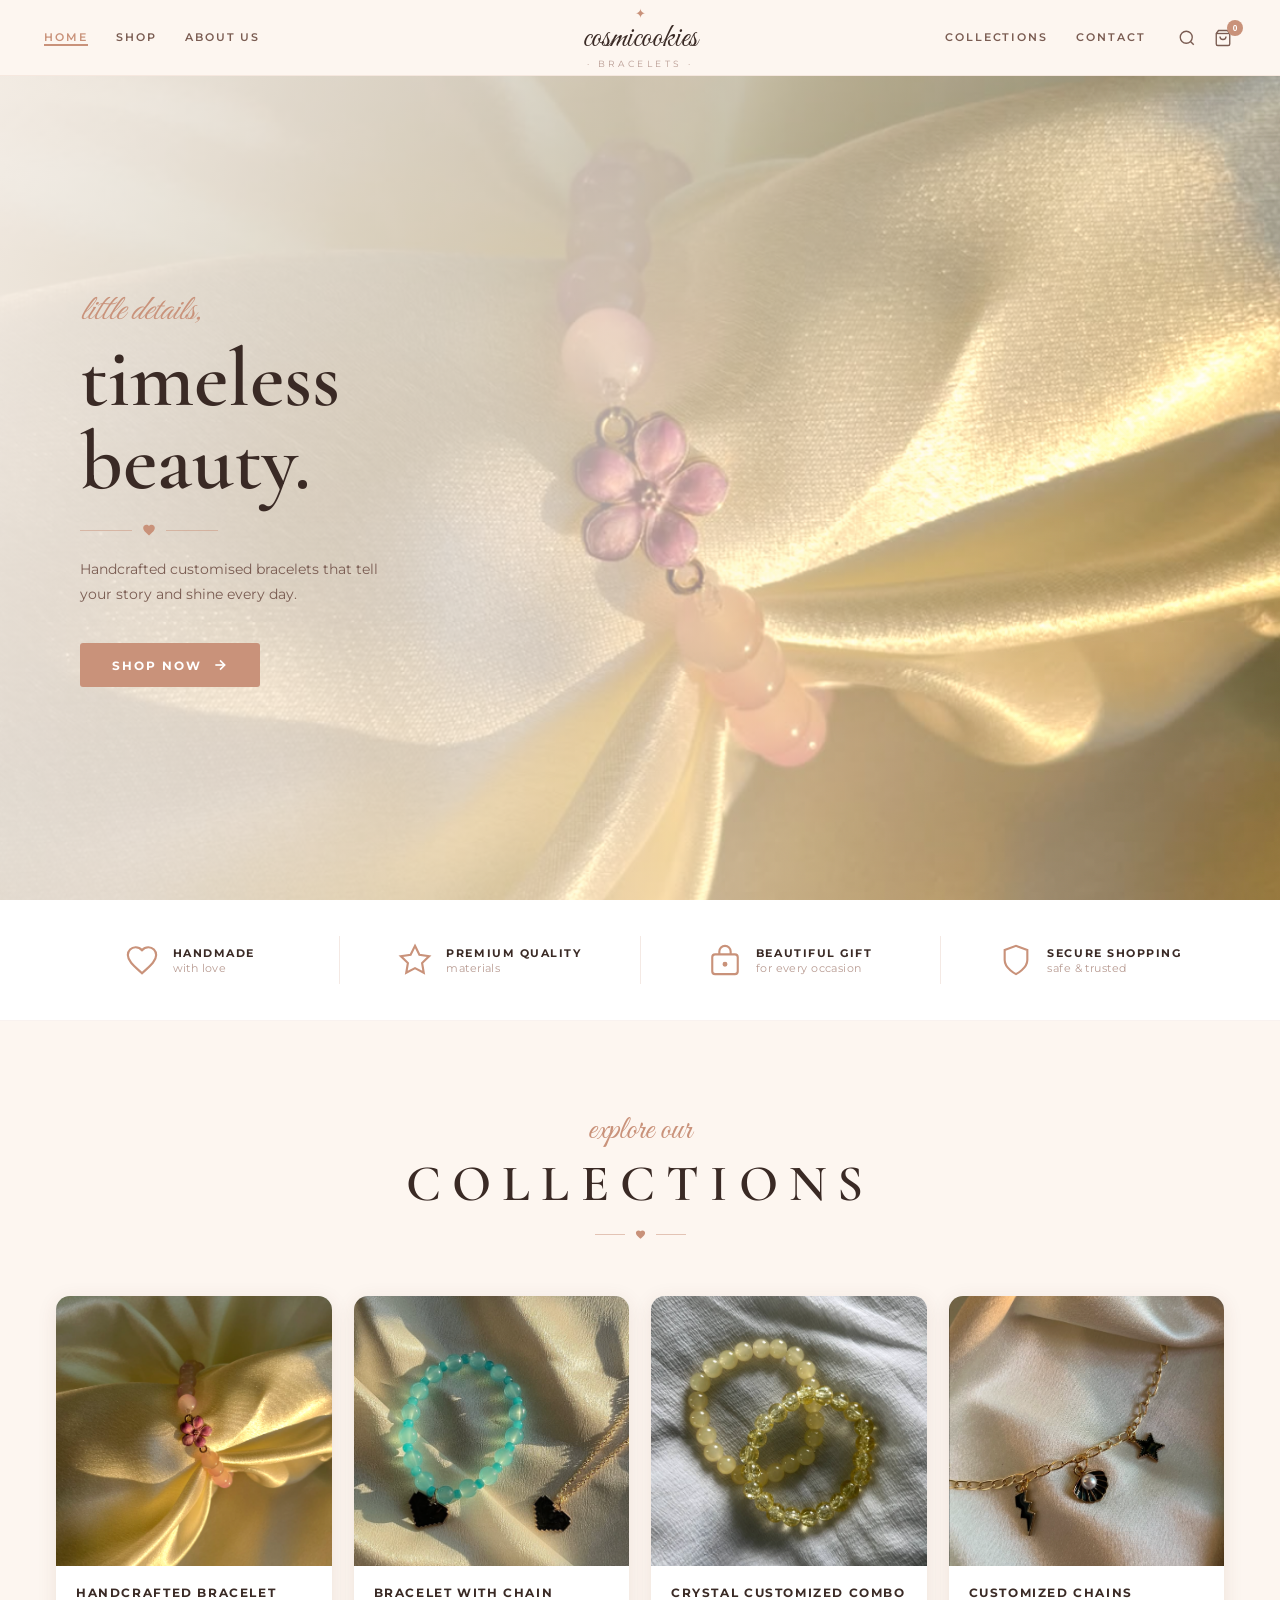
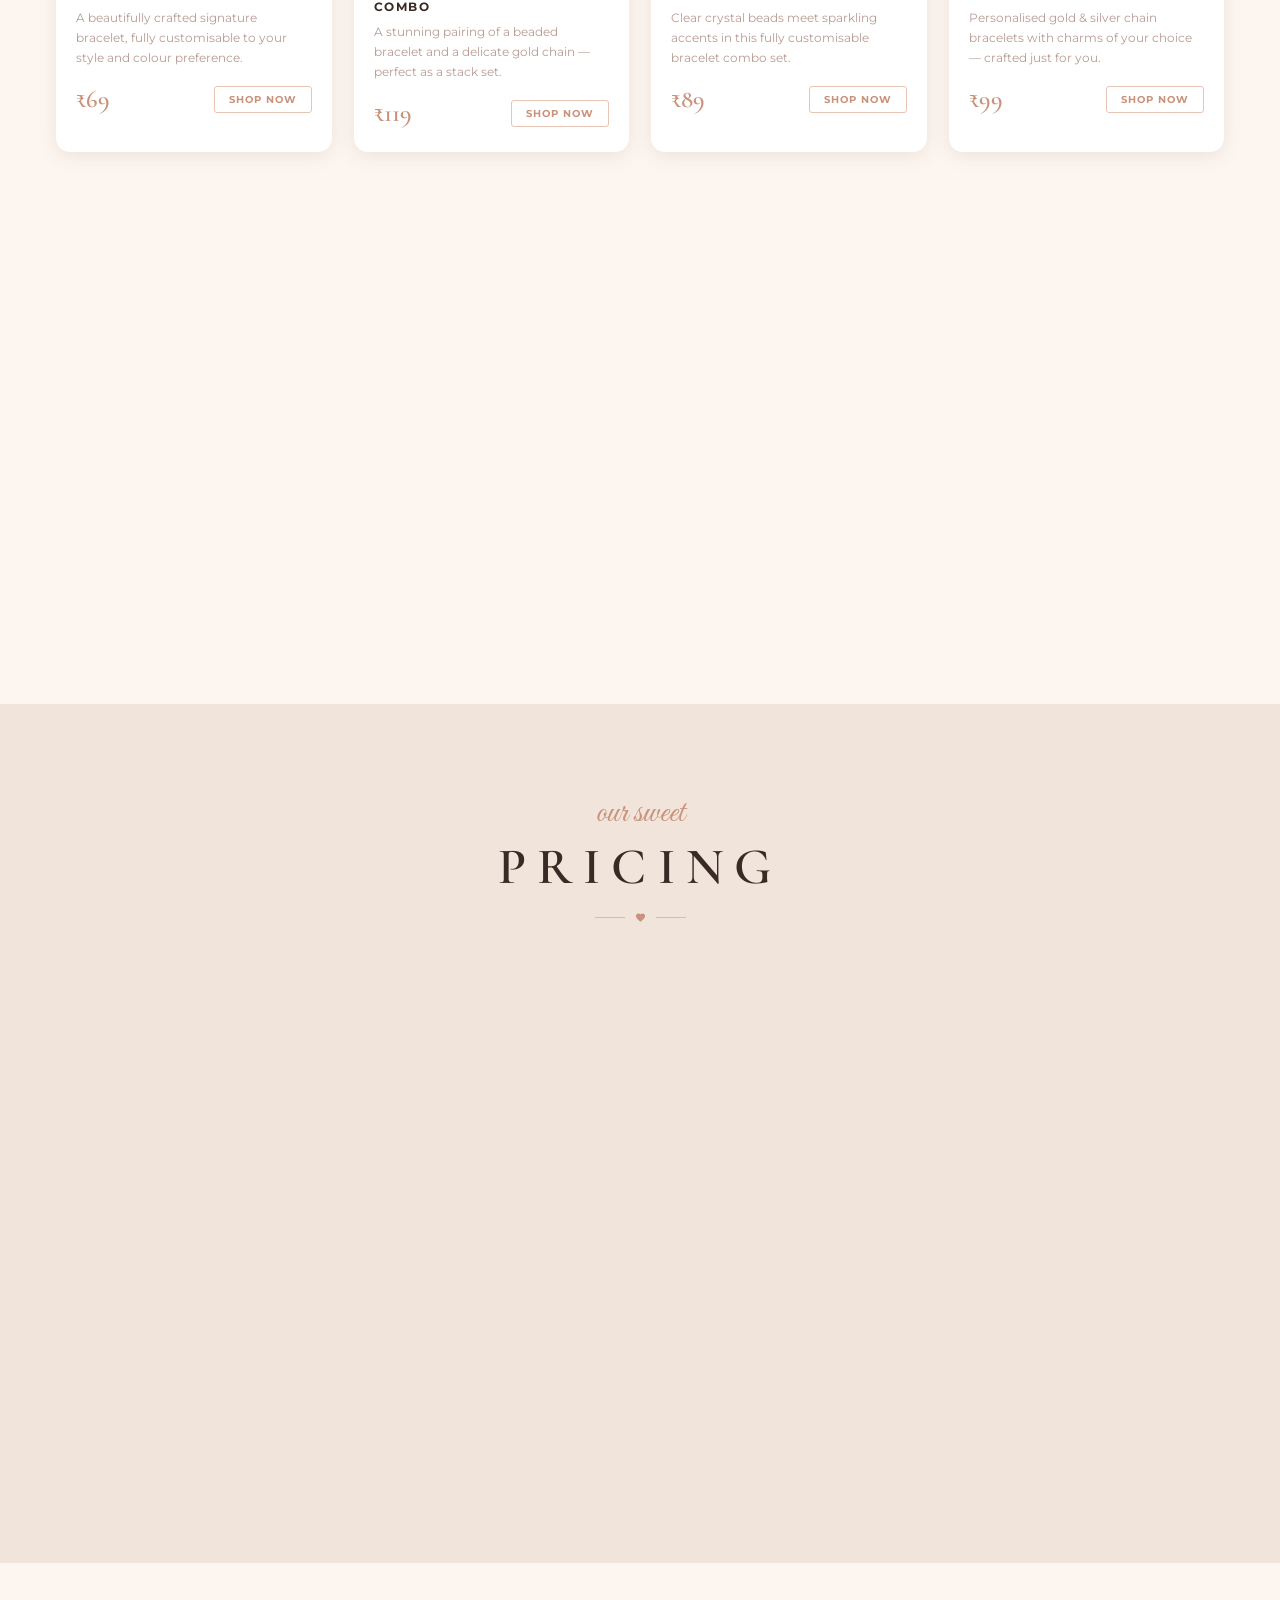
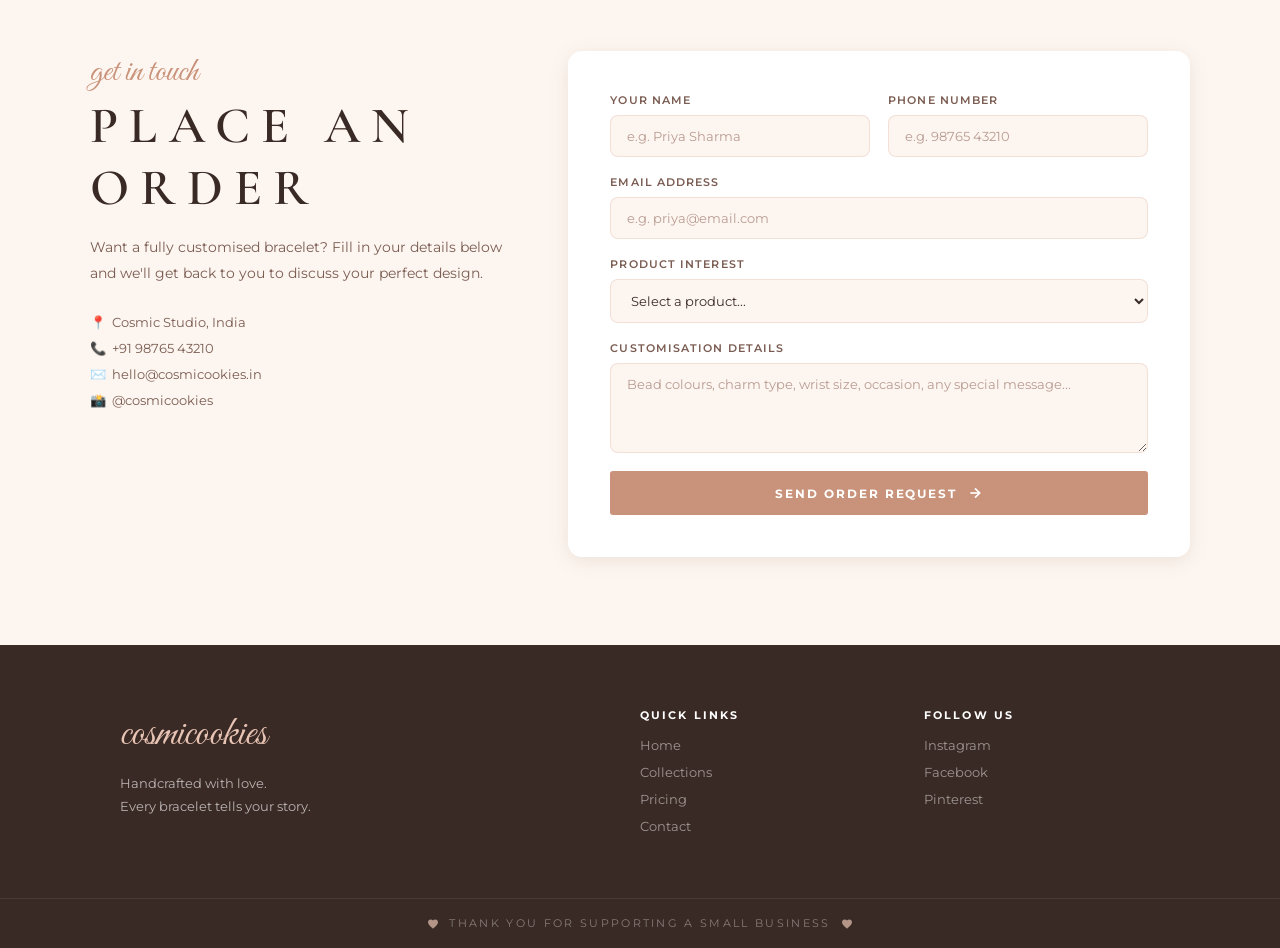
==== index.html @ 16743ac0 "Initial commit - CosmicOokies bracelet website" ====
<!DOCTYPE html>
<html lang="en">

<head>
  <meta charset="UTF-8" />
  <meta name="viewport" content="width=device-width, initial-scale=1.0" />
  <title>CosmicOokies – Handcrafted Custom Bracelets</title>
  <meta name="description"
    content="CosmicOokies – Handcrafted customised bracelets made with love. Beaded, chain, evil eye, crystal and combo sets — order yours today." />
  <link rel="preconnect" href="https://fonts.googleapis.com" />
  <link rel="preconnect" href="https://fonts.gstatic.com" crossorigin />
  <link
    href="https://fonts.googleapis.com/css2?family=Great+Vibes&family=Cormorant+Garamond:ital,wght@0,400;0,500;0,600;1,400&family=Montserrat:wght@300;400;500;600;700&display=swap"
    rel="stylesheet" />
  <link rel="stylesheet" href="style.css" />
</head>

<body>

  <!-- ===== NAVBAR ===== -->
  <header class="navbar" id="navbar">
    <div class="nav-left">
      <button class="hamburger" id="hamburger" aria-label="Open menu">
        <span></span><span></span><span></span>
      </button>
      <nav class="nav-links left-links">
        <a href="#home" class="nav-link active">HOME</a>
        <a href="#collections" class="nav-link">SHOP</a>
        <a href="#about" class="nav-link">ABOUT US</a>
      </nav>
    </div>

    <div class="nav-brand">
      <div class="brand-star">✦</div>
      <div class="brand-name">cosmicookies</div>
      <div class="brand-sub">· BRACELETS ·</div>
    </div>

    <div class="nav-right">
      <nav class="nav-links right-links">
        <a href="#collections" class="nav-link">COLLECTIONS</a>
        <a href="#contact" class="nav-link">CONTACT</a>
      </nav>
      <div class="nav-icons">
        <button class="icon-btn" aria-label="Search" id="search-btn">
          <svg width="18" height="18" viewBox="0 0 24 24" fill="none" stroke="currentColor" stroke-width="1.8">
            <circle cx="11" cy="11" r="8" />
            <line x1="21" y1="21" x2="16.65" y2="16.65" />
          </svg>
        </button>
        <button class="icon-btn cart-btn" aria-label="Cart" id="cart-btn">
          <svg width="18" height="18" viewBox="0 0 24 24" fill="none" stroke="currentColor" stroke-width="1.8">
            <path d="M6 2L3 6v14a2 2 0 002 2h14a2 2 0 002-2V6l-3-4z" />
            <line x1="3" y1="6" x2="21" y2="6" />
            <path d="M16 10a4 4 0 01-8 0" />
          </svg>
          <span class="cart-badge" id="cart-count">0</span>
        </button>
      </div>
    </div>
  </header>

  <!-- Mobile Menu -->
  <div class="mobile-menu" id="mobile-menu">
    <button class="close-menu" id="close-menu">✕</button>
    <div class="mobile-brand-name">cosmicookies</div>
    <nav class="mobile-nav-links">
      <a href="#home" class="mobile-nav-link">HOME</a>
      <a href="#collections" class="mobile-nav-link">SHOP</a>
      <a href="#collections" class="mobile-nav-link">COLLECTIONS</a>
      <a href="#about" class="mobile-nav-link">ABOUT US</a>
      <a href="#contact" class="mobile-nav-link">CONTACT</a>
    </nav>
  </div>

  <!-- ===== HERO ===== -->
  <section class="hero" id="home">
    <div class="hero-image-wrap">
      <img src="images/Bracelet .png" alt="CosmicOokies handcrafted bracelets" class="hero-img" />
      <div class="hero-overlay"></div>
    </div>
    <div class="hero-content">
      <p class="hero-script">little details,</p>
      <h1 class="hero-headline">timeless<br />beauty.</h1>
      <div class="hero-divider">
        <span class="divider-line"></span>
        <svg class="heart-svg" viewBox="0 0 24 24" fill="currentColor">
          <path
            d="M12 21.35l-1.45-1.32C5.4 15.36 2 12.28 2 8.5 2 5.42 4.42 3 7.5 3c1.74 0 3.41.81 4.5 2.09C13.09 3.81 14.76 3 16.5 3 19.58 3 22 5.42 22 8.5c0 3.78-3.4 6.86-8.55 11.54L12 21.35z" />
        </svg>
        <span class="divider-line"></span>
      </div>
      <p class="hero-sub">Handcrafted customised bracelets that tell<br />your story and shine every day.</p>
      <a href="#collections" class="btn-primary" id="hero-shop-btn">
        SHOP NOW
        <svg width="16" height="16" viewBox="0 0 24 24" fill="none" stroke="currentColor" stroke-width="2.5">
          <line x1="5" y1="12" x2="19" y2="12" />
          <polyline points="12 5 19 12 12 19" />
        </svg>
      </a>
    </div>
  </section>

  <!-- ===== TRUST BADGES ===== -->
  <section class="badges">
    <div class="badge-item">
      <svg class="badge-icon" viewBox="0 0 24 24" fill="none" stroke="currentColor" stroke-width="1.5">
        <path
          d="M12 21.35l-1.45-1.32C5.4 15.36 2 12.28 2 8.5 2 5.42 4.42 3 7.5 3c1.74 0 3.41.81 4.5 2.09C13.09 3.81 14.76 3 16.5 3 19.58 3 22 5.42 22 8.5c0 3.78-3.4 6.86-8.55 11.54L12 21.35z" />
      </svg>
      <div><strong>HANDMADE</strong><span>with love</span></div>
    </div>
    <div class="badge-sep"></div>
    <div class="badge-item">
      <svg class="badge-icon" viewBox="0 0 24 24" fill="none" stroke="currentColor" stroke-width="1.5">
        <path d="M12 2l3.09 6.26L22 9.27l-5 4.87 1.18 6.88L12 17.77l-6.18 3.25L7 14.14 2 9.27l6.91-1.01L12 2z" />
      </svg>
      <div><strong>PREMIUM QUALITY</strong><span>materials</span></div>
    </div>
    <div class="badge-sep"></div>
    <div class="badge-item">
      <svg class="badge-icon" viewBox="0 0 24 24" fill="none" stroke="currentColor" stroke-width="1.5">
        <rect x="3" y="8" width="18" height="14" rx="2" />
        <path d="M16 8V6a4 4 0 00-8 0v2" />
        <circle cx="12" cy="15" r="1" fill="currentColor" />
      </svg>
      <div><strong>BEAUTIFUL GIFT</strong><span>for every occasion</span></div>
    </div>
    <div class="badge-sep"></div>
    <div class="badge-item">
      <svg class="badge-icon" viewBox="0 0 24 24" fill="none" stroke="currentColor" stroke-width="1.5">
        <path d="M12 22s8-4 8-10V5l-8-3-8 3v7c0 6 8 10 8 10z" />
      </svg>
      <div><strong>SECURE SHOPPING</strong><span>safe &amp; trusted</span></div>
    </div>
  </section>

  <!-- ===== COLLECTIONS SECTION ===== -->
  <section class="collections-section" id="collections">
    <div class="section-header">
      <p class="section-script">explore our</p>
      <h2 class="section-title">COLLECTIONS</h2>
      <div class="title-divider">
        <span class="divider-line short"></span>
        <svg class="heart-svg small" viewBox="0 0 24 24" fill="currentColor">
          <path
            d="M12 21.35l-1.45-1.32C5.4 15.36 2 12.28 2 8.5 2 5.42 4.42 3 7.5 3c1.74 0 3.41.81 4.5 2.09C13.09 3.81 14.76 3 16.5 3 19.58 3 22 5.42 22 8.5c0 3.78-3.4 6.86-8.55 11.54L12 21.35z" />
        </svg>
        <span class="divider-line short"></span>
      </div>
    </div>

    <div class="product-grid">

      <!-- Product 1 -->
      <div class="product-card" id="card-bracelet">
        <div class="product-img-wrap">
          <img src="images/Bracelet .png" alt="Handcrafted Bracelet" class="product-img" loading="lazy" />
          <div class="product-hover-overlay">
            <button class="overlay-btn" onclick="addToCart('Handcrafted Bracelet', 599)">ADD TO CART</button>
          </div>
        </div>
        <div class="product-info">
          <h3 class="product-name">HANDCRAFTED BRACELET</h3>
          <p class="product-desc">A beautifully crafted signature bracelet, fully customisable to your style and colour
            preference.</p>
          <div class="product-footer">
            <span class="product-price">₹69</span>
            <button class="shop-btn" onclick="addToCart('Handcrafted Bracelet', 599)" id="btn-bracelet">SHOP
              NOW</button>
          </div>
        </div>
      </div>

      <!-- Product 2 -->
      <div class="product-card" id="card-combo">
        <div class="product-img-wrap">
          <img src="images/Bracelet with Chain Combo.png" alt="Bracelet with Chain Combo" class="product-img"
            loading="lazy" />
          <div class="product-hover-overlay">
            <button class="overlay-btn" onclick="addToCart('Bracelet with Chain Combo', 899)">ADD TO CART</button>
          </div>
        </div>
        <div class="product-info">
          <h3 class="product-name">BRACELET WITH CHAIN COMBO</h3>
          <p class="product-desc">A stunning pairing of a beaded bracelet and a delicate gold chain — perfect as a stack
            set.</p>
          <div class="product-footer">
            <span class="product-price">₹119</span>
            <button class="shop-btn" onclick="addToCart('Bracelet with Chain Combo', 899)" id="btn-combo">SHOP
              NOW</button>
          </div>
        </div>
      </div>

      <!-- Product 3 -->
      <div class="product-card" id="card-crystal-combo">
        <div class="product-img-wrap">
          <img src="images/Clear with Crystal Customized bracelet combo.png"
            alt="Clear with Crystal Customized Bracelet Combo" class="product-img" loading="lazy" />
          <div class="product-hover-overlay">
            <button class="overlay-btn" onclick="addToCart('Crystal Customized Combo', 1099)">ADD TO CART</button>
          </div>
        </div>
        <div class="product-info">
          <h3 class="product-name">CRYSTAL CUSTOMIZED COMBO</h3>
          <p class="product-desc">Clear crystal beads meet sparkling accents in this fully customisable bracelet combo
            set.</p>
          <div class="product-footer">
            <span class="product-price">₹89</span>
            <button class="shop-btn" onclick="addToCart('Crystal Customized Combo', 1099)" id="btn-crystal-combo">SHOP
              NOW</button>
          </div>
        </div>
      </div>

      <!-- Product 4 -->
      <div class="product-card" id="card-chains">
        <div class="product-img-wrap">
          <img src="images/Customized Chains.png" alt="Customized Chains" class="product-img" loading="lazy" />
          <div class="product-hover-overlay">
            <button class="overlay-btn" onclick="addToCart('Customized Chains', 799)">ADD TO CART</button>
          </div>
        </div>
        <div class="product-info">
          <h3 class="product-name">CUSTOMIZED CHAINS</h3>
          <p class="product-desc">Personalised gold & silver chain bracelets with charms of your choice — crafted just
            for you.</p>
          <div class="product-footer">
            <span class="product-price">₹99</span>
            <button class="shop-btn" onclick="addToCart('Customized Chains', 799)" id="btn-chains">SHOP NOW</button>
          </div>
        </div>
      </div>

      <!-- Product 5 -->
      <div class="product-card" id="card-evileye">
        <div class="product-img-wrap">
          <img src="images/Evil Eye Bracelet.png" alt="Evil Eye Bracelet" class="product-img" loading="lazy" />
          <div class="product-hover-overlay">
            <button class="overlay-btn" onclick="addToCart('Evil Eye Bracelet', 699)">ADD TO CART</button>
          </div>
        </div>
        <div class="product-info">
          <h3 class="product-name">EVIL EYE BRACELET</h3>
          <p class="product-desc">Protect your energy in style — our iconic evil eye bracelet made with vibrant
            hand-picked beads.</p>
          <div class="product-footer">
            <span class="product-price">₹89</span>
            <button class="shop-btn" onclick="addToCart('Evil Eye Bracelet', 699)" id="btn-evileye">SHOP NOW</button>
          </div>
        </div>
      </div>

      <!-- Product 6 -->
      <div class="product-card" id="card-triple">
        <div class="product-img-wrap">
          <img src="images/Triple Crystal Bracelets.png" alt="Triple Crystal Bracelets" class="product-img"
            loading="lazy" />
          <div class="product-hover-overlay">
            <button class="overlay-btn" onclick="addToCart('Triple Crystal Bracelets', 1299)">ADD TO CART</button>
          </div>
        </div>
        <div class="product-info">
          <h3 class="product-name">TRIPLE CRYSTAL BRACELETS</h3>
          <p class="product-desc">A luxurious set of three crystal bracelets — rose quartz, clear quartz &amp; amethyst
            — pure elegance.</p>
          <div class="product-footer">
            <span class="product-price">₹149</span>
            <button class="shop-btn" onclick="addToCart('Triple Crystal Bracelets', 1299)" id="btn-triple">SHOP
              NOW</button>
          </div>
        </div>
      </div>

    </div><!-- /product-grid -->
  </section>

  <!-- ===== PRICING SECTION ===== -->
  <section class="pricing-section" id="pricing">
    <div class="section-header">
      <p class="section-script">our sweet</p>
      <h2 class="section-title">PRICING</h2>
      <div class="title-divider">
        <span class="divider-line short"></span>
        <svg class="heart-svg small" viewBox="0 0 24 24" fill="currentColor">
          <path
            d="M12 21.35l-1.45-1.32C5.4 15.36 2 12.28 2 8.5 2 5.42 4.42 3 7.5 3c1.74 0 3.41.81 4.5 2.09C13.09 3.81 14.76 3 16.5 3 19.58 3 22 5.42 22 8.5c0 3.78-3.4 6.86-8.55 11.54L12 21.35z" />
        </svg>
        <span class="divider-line short"></span>
      </div>
    </div>

    <div class="pricing-grid">

      <div class="pricing-card" id="price-single">
        <div class="pricing-top">
          <p class="pricing-label">SINGLE</p>
          <h3 class="pricing-name">Single Piece</h3>
          <div class="pricing-amount">
            <span class="pricing-currency">₹</span>
            <span class="pricing-value">599</span>
          </div>
          <p class="pricing-per">starting price</p>
        </div>
        <ul class="pricing-features">
          <li>✦ 1 customised bracelet</li>
          <li>✦ Choose bead colour &amp; charm</li>
          <li>✦ Adjustable sizing</li>
          <li>✦ Gift-ready packaging</li>
        </ul>
        <a href="#contact" class="btn-outline">ORDER NOW</a>
      </div>

      <div class="pricing-card featured" id="price-combo">
        <div class="pricing-badge">MOST POPULAR</div>
        <div class="pricing-top">
          <p class="pricing-label">COMBO</p>
          <h3 class="pricing-name">Duo Set</h3>
          <div class="pricing-amount">
            <span class="pricing-currency">₹</span>
            <span class="pricing-value">999</span>
          </div>
          <p class="pricing-per">set of 2</p>
        </div>
        <ul class="pricing-features">
          <li>✦ 2 customised bracelets</li>
          <li>✦ Mix &amp; match styles</li>
          <li>✦ Personalised charms</li>
          <li>✦ Premium gift box</li>
          <li>✦ Custom message card</li>
        </ul>
        <a href="#contact" class="btn-primary">ORDER NOW</a>
      </div>

      <div class="pricing-card" id="price-triple">
        <div class="pricing-top">
          <p class="pricing-label">STACK</p>
          <h3 class="pricing-name">Triple Stack</h3>
          <div class="pricing-amount">
            <span class="pricing-currency">₹</span>
            <span class="pricing-value">1,299</span>
          </div>
          <p class="pricing-per">set of 3</p>
        </div>
        <ul class="pricing-features">
          <li>✦ 3 customised bracelets</li>
          <li>✦ Full style customisation</li>
          <li>✦ Engraved charm option</li>
          <li>✦ Luxury gift box</li>
          <li>✦ Free personalisation</li>
        </ul>
        <a href="#contact" class="btn-outline">ORDER NOW</a>
      </div>

    </div>
  </section>

  <!-- ===== CONTACT / ORDER SECTION ===== -->
  <section class="contact-section" id="contact">
    <div class="contact-inner">
      <div class="contact-text">
        <p class="section-script">get in touch</p>
        <h2 class="section-title">PLACE AN ORDER</h2>
        <p class="contact-desc">Want a fully customised bracelet? Fill in your details below and we'll get back to you
          to discuss your perfect design.</p>
        <div class="contact-info">
          <p>📍 &nbsp;Cosmic Studio, India</p>
          <p>📞 &nbsp;+91 98765 43210</p>
          <p>✉️ &nbsp;hello@cosmicookies.in</p>
          <p>📸 &nbsp;@cosmicookies</p>
        </div>
      </div>

      <form class="contact-form" id="contact-form" onsubmit="handleSubmit(event)">
        <div class="form-row">
          <div class="form-group">
            <label for="name">Your Name</label>
            <input type="text" id="name" name="name" placeholder="e.g. Priya Sharma" required />
          </div>
          <div class="form-group">
            <label for="phone">Phone Number</label>
            <input type="tel" id="phone" name="phone" placeholder="e.g. 98765 43210" required />
          </div>
        </div>
        <div class="form-group">
          <label for="email">Email Address</label>
          <input type="email" id="email" name="email" placeholder="e.g. priya@email.com" required />
        </div>
        <div class="form-group">
          <label for="product">Product Interest</label>
          <select id="product" name="product">
            <option value="">Select a product...</option>
            <option>Handcrafted Bracelet</option>
            <option>Bracelet with Chain Combo</option>
            <option>Crystal Customized Combo</option>
            <option>Customized Chains</option>
            <option>Evil Eye Bracelet</option>
            <option>Triple Crystal Bracelets</option>
            <option>Custom Order</option>
          </select>
        </div>
        <div class="form-group">
          <label for="customisation">Customisation Details</label>
          <textarea id="customisation" name="customisation" rows="4"
            placeholder="Bead colours, charm type, wrist size, occasion, any special message..."></textarea>
        </div>
        <button type="submit" class="btn-primary full-width" id="submit-btn">
          SEND ORDER REQUEST
          <svg width="16" height="16" viewBox="0 0 24 24" fill="none" stroke="currentColor" stroke-width="2.5">
            <line x1="5" y1="12" x2="19" y2="12" />
            <polyline points="12 5 19 12 12 19" />
          </svg>
        </button>
        <p class="form-success" id="form-success">✨ Thank you! We'll reach out to you soon.</p>
      </form>
    </div>
  </section>

  <!-- ===== FOOTER ===== -->
  <footer class="footer">
    <div class="footer-inner">
      <div class="footer-brand">
        <span class="footer-logo">cosmicookies</span>
        <p>Handcrafted with love.<br />Every bracelet tells your story.</p>
      </div>
      <div class="footer-links-group">
        <h4>Quick Links</h4>
        <a href="#home">Home</a>
        <a href="#collections">Collections</a>
        <a href="#pricing">Pricing</a>
        <a href="#contact">Contact</a>
      </div>
      <div class="footer-links-group">
        <h4>Follow Us</h4>
        <a href="#">Instagram</a>
        <a href="#">Facebook</a>
        <a href="#">Pinterest</a>
      </div>
    </div>
    <div class="footer-bottom">
      <svg width="12" height="12" viewBox="0 0 24 24" fill="currentColor">
        <path
          d="M12 21.35l-1.45-1.32C5.4 15.36 2 12.28 2 8.5 2 5.42 4.42 3 7.5 3c1.74 0 3.41.81 4.5 2.09C13.09 3.81 14.76 3 16.5 3 19.58 3 22 5.42 22 8.5c0 3.78-3.4 6.86-8.55 11.54L12 21.35z" />
      </svg>
      THANK YOU FOR SUPPORTING A SMALL BUSINESS
      <svg width="12" height="12" viewBox="0 0 24 24" fill="currentColor">
        <path
          d="M12 21.35l-1.45-1.32C5.4 15.36 2 12.28 2 8.5 2 5.42 4.42 3 7.5 3c1.74 0 3.41.81 4.5 2.09C13.09 3.81 14.76 3 16.5 3 19.58 3 22 5.42 22 8.5c0 3.78-3.4 6.86-8.55 11.54L12 21.35z" />
      </svg>
    </div>
  </footer>

  <!-- Cart Toast -->
  <div class="cart-toast" id="cart-toast"></div>

  <script src="script.js"></script>
</body>

</html>
---- style.css ----
/* ===================================
   COSMICUPCAKES BRACELETS – Stylesheet
   Color palette matching reference image
   =================================== */

/* ---------- RESET & TOKENS ---------- */
*, *::before, *::after { box-sizing: border-box; margin: 0; padding: 0; }

:root {
  --cream:       #fdf6f0;
  --blush:       #f0e4db;
  --rose:        #c9927a;
  --rose-dark:   #a5684f;
  --rose-light:  #e8c4b4;
  --gold:        #c9a96e;
  --text-dark:   #3a2a25;
  --text-mid:    #7a5c52;
  --text-light:  #b89b92;
  --white:       #ffffff;
  --shadow-sm:   0 4px 20px rgba(100, 50, 40, 0.10);
  --shadow-md:   0 8px 40px rgba(100, 50, 40, 0.14);
  --shadow-lg:   0 16px 56px rgba(100, 50, 40, 0.18);
  --radius:      14px;
  --transition:  all 0.35s cubic-bezier(0.25, 0.46, 0.45, 0.94);
}

html { scroll-behavior: smooth; }
body {
  font-family: 'Montserrat', sans-serif;
  background: var(--cream);
  color: var(--text-dark);
  overflow-x: hidden;
}
img { display: block; width: 100%; }
a  { text-decoration: none; color: inherit; }

/* ---------- TYPOGRAPHY ---------- */
.section-script {
  font-family: 'Great Vibes', cursive;
  font-size: 2.1rem;
  color: var(--rose);
  display: block;
  margin-bottom: 2px;
}
.section-title {
  font-family: 'Cormorant Garamond', serif;
  font-size: clamp(2rem, 5vw, 3.2rem);
  font-weight: 600;
  letter-spacing: 0.22em;
  color: var(--text-dark);
}
.title-divider {
  display: flex;
  align-items: center;
  justify-content: center;
  gap: 10px;
  margin-top: 14px;
  color: var(--rose);
}
.divider-line       { display: block; width: 52px; height: 1px; background: var(--rose); opacity: 0.5; }
.divider-line.short { width: 30px; }
.heart-svg       { width: 14px; height: 14px; flex-shrink: 0; }
.heart-svg.small { width: 11px; height: 11px; }

/* ---------- BUTTONS ---------- */
.btn-primary {
  display: inline-flex;
  align-items: center;
  gap: 10px;
  background: var(--rose);
  color: var(--white);
  padding: 14px 32px;
  font-family: 'Montserrat', sans-serif;
  font-size: 0.76rem;
  font-weight: 700;
  letter-spacing: 0.16em;
  border: none;
  border-radius: 3px;
  cursor: pointer;
  transition: var(--transition);
}
.btn-primary:hover {
  background: var(--rose-dark);
  transform: translateY(-2px);
  box-shadow: 0 8px 24px rgba(165, 104, 79, 0.38);
}
.btn-outline {
  display: inline-flex;
  align-items: center;
  justify-content: center;
  gap: 10px;
  background: transparent;
  color: var(--rose);
  padding: 13px 32px;
  font-family: 'Montserrat', sans-serif;
  font-size: 0.76rem;
  font-weight: 700;
  letter-spacing: 0.16em;
  border: 1.5px solid var(--rose-light);
  border-radius: 3px;
  cursor: pointer;
  transition: var(--transition);
  text-align: center;
  width: 100%;
}
.btn-outline:hover {
  background: var(--rose);
  color: var(--white);
  border-color: var(--rose);
  transform: translateY(-2px);
}
.full-width { width: 100%; justify-content: center; }

/* ============================================================
   NAVBAR
============================================================ */
.navbar {
  position: fixed;
  top: 0; left: 0; right: 0;
  z-index: 1000;
  display: flex;
  align-items: center;
  justify-content: space-between;
  padding: 0 44px;
  height: 76px;
  background: rgba(253, 246, 240, 0.96);
  backdrop-filter: blur(14px);
  -webkit-backdrop-filter: blur(14px);
  border-bottom: 1px solid rgba(201, 146, 122, 0.14);
  transition: var(--transition);
}
.navbar.scrolled {
  height: 64px;
  box-shadow: 0 4px 30px rgba(100, 50, 40, 0.10);
}

.nav-left, .nav-right {
  display: flex;
  align-items: center;
  gap: 28px;
  flex: 1;
}
.nav-right { justify-content: flex-end; }

.nav-links { display: flex; gap: 28px; align-items: center; }

.nav-link {
  font-size: 0.68rem;
  font-weight: 600;
  letter-spacing: 0.18em;
  color: var(--text-mid);
  transition: color 0.25s ease;
  position: relative;
  padding-bottom: 2px;
}
.nav-link::after {
  content: '';
  position: absolute;
  bottom: 0; left: 0;
  width: 0; height: 1.5px;
  background: var(--rose);
  transition: width 0.3s ease;
}
.nav-link:hover, .nav-link.active { color: var(--rose); }
.nav-link:hover::after, .nav-link.active::after { width: 100%; }

/* Brand */
.nav-brand { text-align: center; flex: 0 0 auto; }
.brand-star { color: var(--rose); font-size: 0.8rem; margin-bottom: 2px; }
.brand-name {
  font-family: 'Great Vibes', cursive;
  font-size: 2rem;
  color: var(--text-dark);
  line-height: 1;
  white-space: nowrap;
}
.brand-sub {
  font-size: 0.56rem;
  letter-spacing: 0.38em;
  color: var(--text-light);
  margin-top: 3px;
}

/* Hamburger */
.hamburger {
  display: none;
  flex-direction: column;
  gap: 5px;
  background: none;
  border: none;
  cursor: pointer;
  padding: 4px;
}
.hamburger span {
  display: block;
  width: 22px;
  height: 1.5px;
  background: var(--text-dark);
  transition: var(--transition);
  border-radius: 2px;
}

/* Nav icons */
.nav-icons { display: flex; gap: 10px; align-items: center; }
.icon-btn {
  background: none; border: none; cursor: pointer;
  color: var(--text-mid); display: flex; align-items: center;
  padding: 4px; transition: color 0.25s; position: relative;
}
.icon-btn:hover { color: var(--rose); }
.cart-badge {
  position: absolute; top: -5px; right: -7px;
  background: var(--rose); color: white;
  font-size: 0.52rem; font-weight: 700;
  width: 16px; height: 16px; border-radius: 50%;
  display: flex; align-items: center; justify-content: center;
  transition: transform 0.2s ease;
}

/* Mobile Menu */
.mobile-menu {
  position: fixed; inset: 0;
  background: var(--cream);
  z-index: 2000;
  display: flex; flex-direction: column;
  align-items: center; justify-content: center;
  gap: 30px;
  transform: translateX(-100%);
  transition: transform 0.4s cubic-bezier(0.76, 0, 0.24, 1);
}
.mobile-menu.open { transform: translateX(0); }
.close-menu {
  position: absolute; top: 22px; right: 26px;
  background: none; border: none; font-size: 1.4rem;
  color: var(--text-mid); cursor: pointer;
}
.mobile-brand-name {
  font-family: 'Great Vibes', cursive;
  font-size: 2.6rem;
  color: var(--text-dark);
}
.mobile-nav-links { display: flex; flex-direction: column; align-items: center; gap: 24px; }
.mobile-nav-link {
  font-size: 0.82rem; font-weight: 600; letter-spacing: 0.2em;
  color: var(--text-mid); transition: color 0.25s;
}
.mobile-nav-link:hover { color: var(--rose); }

/* ============================================================
   HERO
============================================================ */
.hero {
  margin-top: 76px;
  position: relative;
  height: calc(100vh - 76px);
  min-height: 580px;
  display: flex;
  align-items: center;
  overflow: hidden;
}
.hero-image-wrap { position: absolute; inset: 0; }
.hero-img {
  width: 100%; height: 100%;
  object-fit: cover;
  object-position: center;
  transform: scale(1.05);
  transition: transform 10s ease;
}
.hero:hover .hero-img { transform: scale(1.0); }
.hero-overlay {
  position: absolute; inset: 0;
  background: linear-gradient(
    108deg,
    rgba(253, 246, 240, 0.92) 0%,
    rgba(253, 246, 240, 0.68) 45%,
    rgba(253, 246, 240, 0.06) 100%
  );
}
.hero-content {
  position: relative; z-index: 2;
  padding: 0 80px;
  max-width: 560px;
  animation: fadeSlideUp 0.9s ease both;
}
.hero-script {
  font-family: 'Great Vibes', cursive;
  font-size: 2.2rem;
  color: var(--rose);
  display: block;
  margin-bottom: 4px;
  font-style: italic;
}
.hero-headline {
  font-family: 'Cormorant Garamond', serif;
  font-size: clamp(3.4rem, 7.5vw, 5.2rem);
  font-weight: 600;
  color: var(--text-dark);
  line-height: 1.0;
  margin-bottom: 20px;
}
.hero-divider {
  display: flex; align-items: center; gap: 10px;
  margin-bottom: 20px; color: var(--rose);
}
.hero-sub {
  font-size: 0.87rem;
  line-height: 1.8;
  color: var(--text-mid);
  margin-bottom: 36px;
}

/* ============================================================
   BADGES
============================================================ */
.badges {
  background: var(--white);
  display: flex;
  align-items: center;
  justify-content: center;
  padding: 36px 40px;
  border-bottom: 1px solid rgba(201, 146, 122, 0.12);
  flex-wrap: wrap;
  gap: 0;
}
.badge-item {
  display: flex; align-items: center; gap: 14px;
  flex: 1; justify-content: center; padding: 0 20px;
  min-width: 160px;
}
.badge-icon { width: 34px; height: 34px; color: var(--rose); flex-shrink: 0; }
.badge-item div { display: flex; flex-direction: column; gap: 2px; }
.badge-item strong { font-size: 0.68rem; letter-spacing: 0.14em; color: var(--text-dark); font-weight: 700; }
.badge-item span   { font-size: 0.66rem; color: var(--text-light); letter-spacing: 0.04em; }
.badge-sep { width: 1px; height: 48px; background: rgba(201, 146, 122, 0.2); flex-shrink: 0; }

/* ============================================================
   COLLECTIONS SECTION
============================================================ */
.collections-section {
  padding: 88px 56px;
  background: var(--cream);
}
.section-header { text-align: center; margin-bottom: 56px; }

/* Product Grid – 4 per row then wraps */
.product-grid {
  display: grid;
  grid-template-columns: repeat(4, 1fr);
  gap: 22px;
  max-width: 1280px;
  margin: 0 auto;
}

.product-card {
  background: var(--white);
  border-radius: var(--radius);
  overflow: hidden;
  box-shadow: var(--shadow-sm);
  transition: var(--transition);
}
.product-card:hover {
  transform: translateY(-8px);
  box-shadow: var(--shadow-lg);
}

.product-img-wrap {
  position: relative;
  height: 270px;
  overflow: hidden;
}
.product-img {
  width: 100%; height: 100%;
  object-fit: cover;
  transition: transform 0.55s ease;
}
.product-card:hover .product-img { transform: scale(1.07); }

.product-hover-overlay {
  position: absolute; inset: 0;
  background: rgba(58, 42, 37, 0.45);
  display: flex; align-items: center; justify-content: center;
  opacity: 0; transition: var(--transition);
}
.product-card:hover .product-hover-overlay { opacity: 1; }

.overlay-btn {
  background: var(--white); color: var(--rose);
  border: none; padding: 10px 22px;
  font-size: 0.68rem; font-weight: 700; letter-spacing: 0.12em;
  border-radius: 3px; cursor: pointer; transition: var(--transition);
  font-family: 'Montserrat', sans-serif;
}
.overlay-btn:hover { background: var(--rose); color: var(--white); }

.product-info { padding: 20px 20px 24px; }
.product-name {
  font-size: 0.72rem; font-weight: 700; letter-spacing: 0.14em;
  color: var(--text-dark); margin-bottom: 8px;
}
.product-desc {
  font-size: 0.76rem; color: var(--text-light); line-height: 1.65; margin-bottom: 16px;
}
.product-footer { display: flex; align-items: center; justify-content: space-between; gap: 8px; }
.product-price {
  font-family: 'Cormorant Garamond', serif;
  font-size: 1.55rem; font-weight: 600; color: var(--rose);
}
.shop-btn {
  background: none; border: 1.5px solid var(--rose-light);
  color: var(--rose); padding: 7px 14px;
  font-size: 0.6rem; font-weight: 700; letter-spacing: 0.1em;
  border-radius: 3px; cursor: pointer; transition: var(--transition);
  font-family: 'Montserrat', sans-serif; white-space: nowrap;
}
.shop-btn:hover { background: var(--rose); color: var(--white); border-color: var(--rose); }

/* ============================================================
   PRICING SECTION
============================================================ */
.pricing-section {
  padding: 88px 56px;
  background: var(--blush);
}
.pricing-grid {
  display: grid;
  grid-template-columns: repeat(3, 1fr);
  gap: 28px;
  max-width: 980px;
  margin: 0 auto;
  align-items: start;
}
.pricing-card {
  background: var(--white);
  border-radius: var(--radius);
  padding: 42px 34px;
  box-shadow: var(--shadow-sm);
  transition: var(--transition);
  text-align: center;
  position: relative;
}
.pricing-card:hover { transform: translateY(-6px); box-shadow: var(--shadow-md); }
.pricing-card.featured {
  background: var(--rose-dark);
  color: var(--white);
  transform: scale(1.05);
  z-index: 2;
}
.pricing-card.featured:hover { transform: scale(1.05) translateY(-6px); }

.pricing-badge {
  position: absolute; top: -15px; left: 50%; transform: translateX(-50%);
  background: var(--gold); color: var(--white);
  font-size: 0.58rem; font-weight: 700; letter-spacing: 0.18em;
  padding: 5px 16px; border-radius: 20px; white-space: nowrap;
}
.pricing-label {
  font-size: 0.62rem; font-weight: 700; letter-spacing: 0.22em;
  color: var(--rose); margin-bottom: 8px;
}
.pricing-card.featured .pricing-label { color: rgba(255,255,255,0.7); }
.pricing-name {
  font-family: 'Cormorant Garamond', serif;
  font-size: 1.65rem; font-weight: 600; color: var(--text-dark); margin-bottom: 20px;
}
.pricing-card.featured .pricing-name { color: var(--white); }
.pricing-amount { display: flex; align-items: flex-start; justify-content: center; gap: 3px; margin-bottom: 4px; }
.pricing-currency { font-size: 1.1rem; font-weight: 600; color: var(--rose); margin-top: 8px; }
.pricing-card.featured .pricing-currency { color: rgba(255,255,255,0.8); }
.pricing-value {
  font-family: 'Cormorant Garamond', serif;
  font-size: 3.2rem; font-weight: 600; color: var(--text-dark); line-height: 1;
}
.pricing-card.featured .pricing-value { color: var(--white); }
.pricing-per { font-size: 0.7rem; color: var(--text-light); margin-bottom: 28px; }
.pricing-card.featured .pricing-per { color: rgba(255,255,255,0.6); }
.pricing-top { margin-bottom: 24px; border-bottom: 1px solid rgba(201,146,122,0.15); padding-bottom: 24px; }
.pricing-card.featured .pricing-top { border-color: rgba(255,255,255,0.15); }
.pricing-features { list-style: none; display: flex; flex-direction: column; gap: 11px; margin-bottom: 32px; }
.pricing-features li { font-size: 0.78rem; color: var(--text-mid); }
.pricing-card.featured .pricing-features li { color: rgba(255,255,255,0.88); }
.pricing-card.featured .btn-primary { background: var(--white); color: var(--rose-dark); }
.pricing-card.featured .btn-primary:hover { background: var(--cream); }

/* ============================================================
   CONTACT
============================================================ */
.contact-section { padding: 88px 56px; background: var(--cream); }
.contact-inner {
  display: grid;
  grid-template-columns: 1fr 1.5fr;
  gap: 64px;
  max-width: 1100px;
  margin: 0 auto;
  align-items: start;
}
.contact-text .section-title { margin-bottom: 16px; }
.contact-desc { font-size: 0.85rem; line-height: 1.85; color: var(--text-mid); margin-bottom: 28px; }
.contact-info { display: flex; flex-direction: column; gap: 10px; }
.contact-info p { font-size: 0.82rem; color: var(--text-mid); }

.contact-form {
  background: var(--white); padding: 42px;
  border-radius: var(--radius); box-shadow: var(--shadow-sm);
}
.form-row { display: grid; grid-template-columns: 1fr 1fr; gap: 18px; }
.form-group { display: flex; flex-direction: column; gap: 8px; margin-bottom: 18px; }
label { font-size: 0.68rem; font-weight: 600; letter-spacing: 0.1em; color: var(--text-mid); text-transform: uppercase; }
input, select, textarea {
  font-family: 'Montserrat', sans-serif;
  font-size: 0.84rem; padding: 12px 16px;
  border: 1.5px solid rgba(201, 146, 122, 0.22);
  border-radius: 8px; background: var(--cream);
  color: var(--text-dark); outline: none;
  transition: border-color 0.25s ease; width: 100%;
}
input:focus, select:focus, textarea:focus {
  border-color: var(--rose); background: var(--white);
}
input::placeholder, textarea::placeholder { color: var(--text-light); }
textarea { resize: vertical; }
.form-success {
  display: none; text-align: center;
  color: var(--rose); font-size: 0.84rem; margin-top: 14px; font-style: italic;
}
.form-success.show { display: block; animation: fadeSlideUp 0.4s ease; }

/* ============================================================
   FOOTER
============================================================ */
.footer { background: var(--text-dark); color: rgba(255,255,255,0.65); }
.footer-inner {
  display: grid; grid-template-columns: 2fr 1fr 1fr;
  gap: 48px; padding: 64px 80px;
  max-width: 1200px; margin: 0 auto;
}
.footer-logo {
  font-family: 'Great Vibes', cursive;
  font-size: 2.6rem; color: var(--rose-light);
  display: block; margin-bottom: 12px;
}
.footer-brand p { font-size: 0.8rem; line-height: 1.75; }
.footer-links-group { display: flex; flex-direction: column; gap: 12px; }
.footer-links-group h4 {
  font-size: 0.66rem; font-weight: 700; letter-spacing: 0.2em;
  color: var(--white); text-transform: uppercase; margin-bottom: 4px;
}
.footer-links-group a { font-size: 0.8rem; color: rgba(255,255,255,0.5); transition: color 0.25s; }
.footer-links-group a:hover { color: var(--rose-light); }
.footer-bottom {
  border-top: 1px solid rgba(255,255,255,0.08);
  padding: 18px; text-align: center;
  font-size: 0.66rem; letter-spacing: 0.22em;
  color: rgba(255,255,255,0.38);
  display: flex; align-items: center; justify-content: center; gap: 10px;
}
.footer-bottom svg { color: var(--rose-light); opacity: 0.7; }

/* ============================================================
   CART TOAST
============================================================ */
.cart-toast {
  position: fixed; bottom: 28px; right: 28px;
  background: var(--text-dark); color: var(--white);
  padding: 14px 22px; border-radius: 10px;
  font-size: 0.8rem; font-weight: 500;
  box-shadow: 0 8px 32px rgba(0,0,0,0.22);
  transform: translateY(100px); opacity: 0;
  transition: all 0.4s cubic-bezier(0.25, 0.46, 0.45, 0.94);
  z-index: 9999; border-left: 3px solid var(--rose);
  pointer-events: none; max-width: 320px;
}
.cart-toast.show { transform: translateY(0); opacity: 1; }

/* ============================================================
   ANIMATIONS
============================================================ */
@keyframes fadeSlideUp {
  from { opacity: 0; transform: translateY(28px); }
  to   { opacity: 1; transform: translateY(0); }
}

/* ============================================================
   RESPONSIVE
============================================================ */
@media (max-width: 1200px) {
  .product-grid { grid-template-columns: repeat(3, 1fr); }
}
@media (max-width: 960px) {
  .product-grid { grid-template-columns: repeat(2, 1fr); }
  .pricing-grid { grid-template-columns: 1fr; max-width: 420px; }
  .pricing-card.featured { transform: none; }
  .pricing-card.featured:hover { transform: translateY(-6px); }
  .contact-inner { grid-template-columns: 1fr; gap: 40px; }
  .footer-inner  { grid-template-columns: 1fr 1fr; padding: 48px 40px; }
}
@media (max-width: 860px) {
  .nav-links  { display: none; }
  .hamburger  { display: flex; }
  .navbar     { padding: 0 24px; }
  .hero-content { padding: 0 32px; }
  .collections-section,
  .pricing-section,
  .contact-section { padding: 64px 28px; }
}
@media (max-width: 600px) {
  .hero { min-height: 78vh; }
  .hero-content { padding: 0 22px; }
  .hero-headline { font-size: 3rem; }
  .badges { flex-direction: column; padding: 28px 20px; gap: 20px; }
  .badge-sep { width: 60%; height: 1px; }
  .product-grid { grid-template-columns: 1fr; }
  .form-row { grid-template-columns: 1fr; }
  .contact-form { padding: 24px 20px; }
  .footer-inner { grid-template-columns: 1fr; padding: 40px 24px; }
}
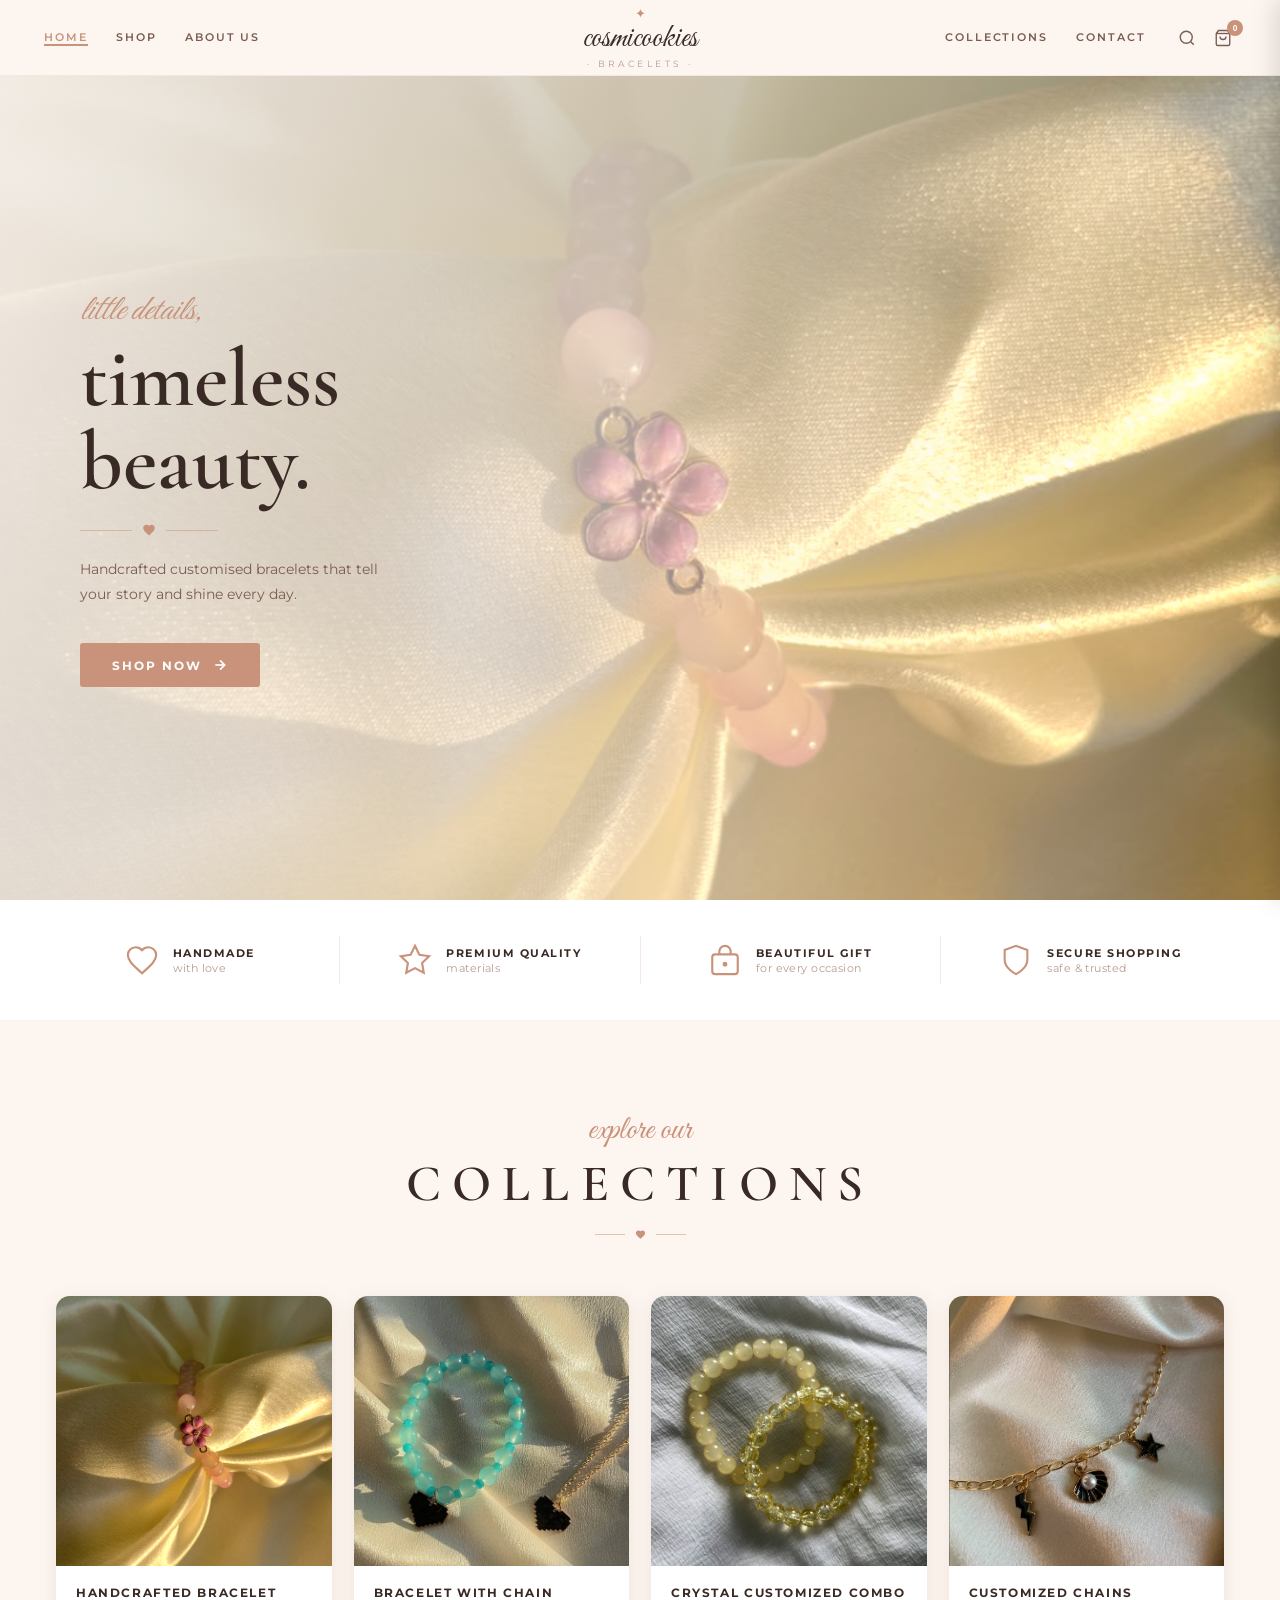
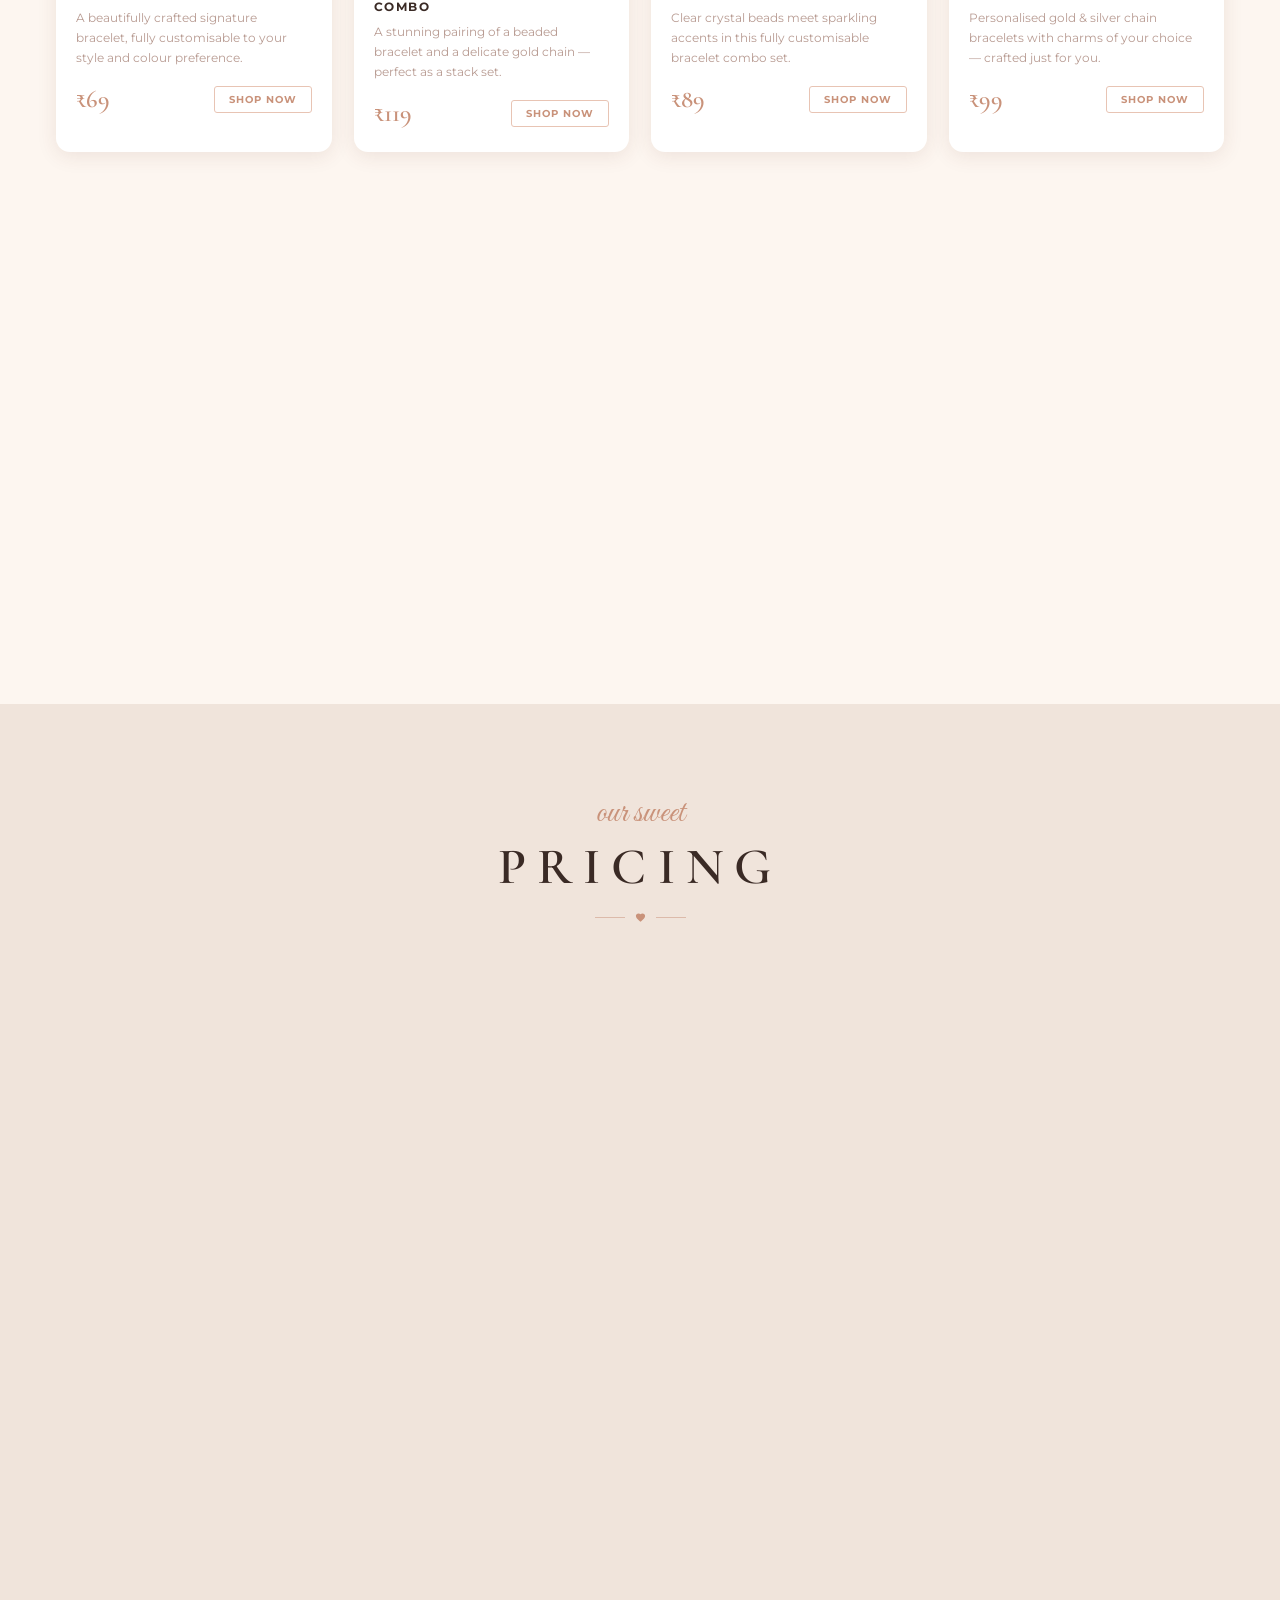
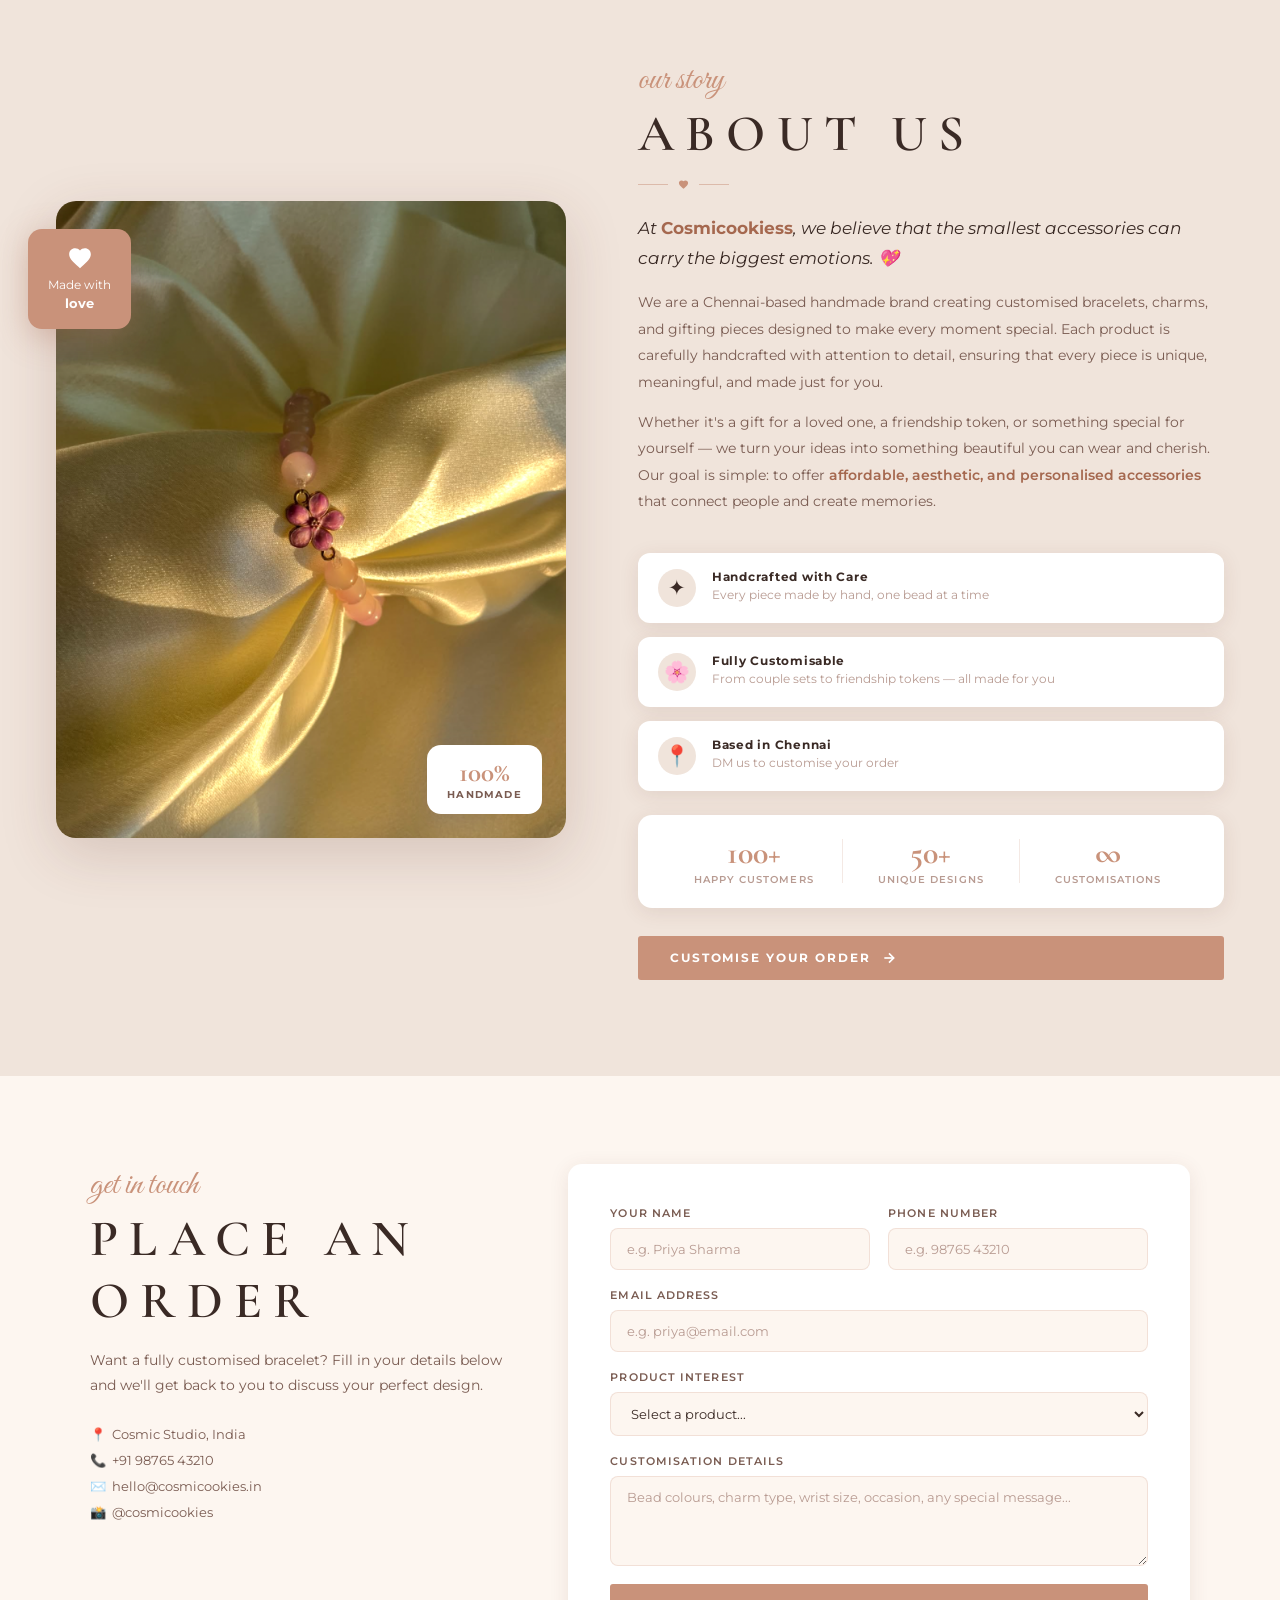
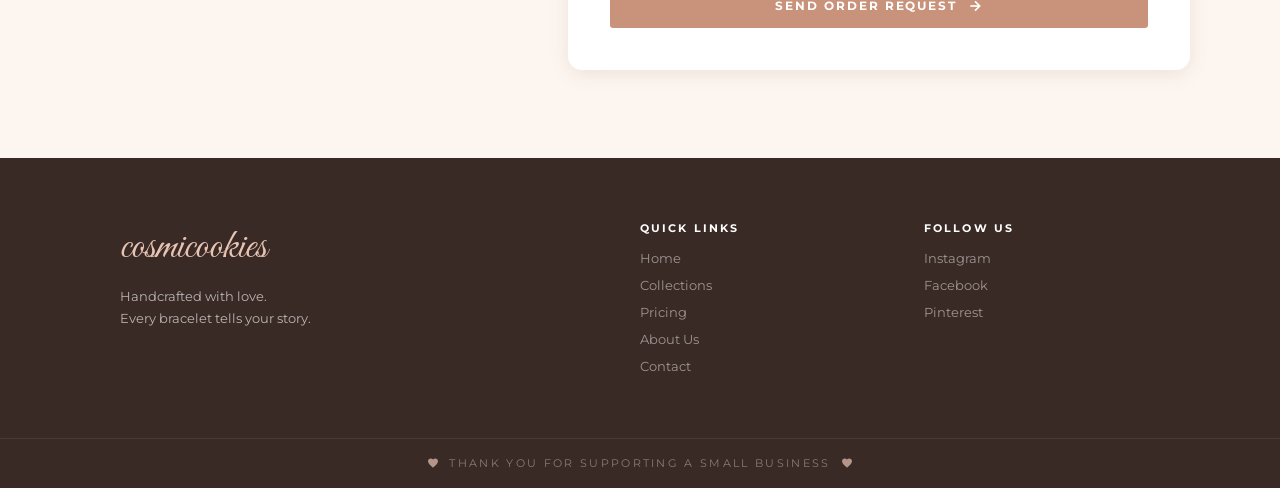
==== commit d65fde26: "feat: add About Us, shop collections, product details, and persistent cart" ====
--- a/index.html
+++ b/index.html
@@ -25,7 +25,7 @@
       </button>
       <nav class="nav-links left-links">
         <a href="#home" class="nav-link active">HOME</a>
-        <a href="#collections" class="nav-link">SHOP</a>
+        <a href="shop.html" class="nav-link">SHOP</a>
         <a href="#about" class="nav-link">ABOUT US</a>
       </nav>
     </div>
@@ -38,7 +38,7 @@
 
     <div class="nav-right">
       <nav class="nav-links right-links">
-        <a href="#collections" class="nav-link">COLLECTIONS</a>
+        <a href="shop.html" class="nav-link">COLLECTIONS</a>
         <a href="#contact" class="nav-link">CONTACT</a>
       </nav>
       <div class="nav-icons">
@@ -66,8 +66,8 @@
     <div class="mobile-brand-name">cosmicookies</div>
     <nav class="mobile-nav-links">
       <a href="#home" class="mobile-nav-link">HOME</a>
-      <a href="#collections" class="mobile-nav-link">SHOP</a>
-      <a href="#collections" class="mobile-nav-link">COLLECTIONS</a>
+      <a href="shop.html" class="mobile-nav-link">SHOP</a>
+      <a href="shop.html" class="mobile-nav-link">COLLECTIONS</a>
       <a href="#about" class="mobile-nav-link">ABOUT US</a>
       <a href="#contact" class="mobile-nav-link">CONTACT</a>
     </nav>
@@ -91,7 +91,7 @@
         <span class="divider-line"></span>
       </div>
       <p class="hero-sub">Handcrafted customised bracelets that tell<br />your story and shine every day.</p>
-      <a href="#collections" class="btn-primary" id="hero-shop-btn">
+      <a href="shop.html" class="btn-primary" id="hero-shop-btn">
         SHOP NOW
         <svg width="16" height="16" viewBox="0 0 24 24" fill="none" stroke="currentColor" stroke-width="2.5">
           <line x1="5" y1="12" x2="19" y2="12" />
@@ -157,7 +157,7 @@
         <div class="product-img-wrap">
           <img src="images/Bracelet .png" alt="Handcrafted Bracelet" class="product-img" loading="lazy" />
           <div class="product-hover-overlay">
-            <button class="overlay-btn" onclick="addToCart('Handcrafted Bracelet', 599)">ADD TO CART</button>
+            <button class="overlay-btn" onclick="location.href='product.html?id=bracelet'">VIEW DETAILS</button>
           </div>
         </div>
         <div class="product-info">
@@ -166,8 +166,7 @@
             preference.</p>
           <div class="product-footer">
             <span class="product-price">₹69</span>
-            <button class="shop-btn" onclick="addToCart('Handcrafted Bracelet', 599)" id="btn-bracelet">SHOP
-              NOW</button>
+            <button class="shop-btn" onclick="location.href='product.html?id=bracelet'" id="btn-bracelet">SHOP NOW</button>
           </div>
         </div>
       </div>
@@ -178,7 +177,7 @@
           <img src="images/Bracelet with Chain Combo.png" alt="Bracelet with Chain Combo" class="product-img"
             loading="lazy" />
           <div class="product-hover-overlay">
-            <button class="overlay-btn" onclick="addToCart('Bracelet with Chain Combo', 899)">ADD TO CART</button>
+            <button class="overlay-btn" onclick="location.href='product.html?id=combo'">VIEW DETAILS</button>
           </div>
         </div>
         <div class="product-info">
@@ -187,8 +186,7 @@
             set.</p>
           <div class="product-footer">
             <span class="product-price">₹119</span>
-            <button class="shop-btn" onclick="addToCart('Bracelet with Chain Combo', 899)" id="btn-combo">SHOP
-              NOW</button>
+            <button class="shop-btn" onclick="location.href='product.html?id=combo'" id="btn-combo">SHOP NOW</button>
           </div>
         </div>
       </div>
@@ -199,7 +197,7 @@
           <img src="images/Clear with Crystal Customized bracelet combo.png"
             alt="Clear with Crystal Customized Bracelet Combo" class="product-img" loading="lazy" />
           <div class="product-hover-overlay">
-            <button class="overlay-btn" onclick="addToCart('Crystal Customized Combo', 1099)">ADD TO CART</button>
+            <button class="overlay-btn" onclick="location.href='product.html?id=crystal-combo'">VIEW DETAILS</button>
           </div>
         </div>
         <div class="product-info">
@@ -208,8 +206,7 @@
             set.</p>
           <div class="product-footer">
             <span class="product-price">₹89</span>
-            <button class="shop-btn" onclick="addToCart('Crystal Customized Combo', 1099)" id="btn-crystal-combo">SHOP
-              NOW</button>
+            <button class="shop-btn" onclick="location.href='product.html?id=crystal-combo'" id="btn-crystal-combo">SHOP NOW</button>
           </div>
         </div>
       </div>
@@ -219,7 +216,7 @@
         <div class="product-img-wrap">
           <img src="images/Customized Chains.png" alt="Customized Chains" class="product-img" loading="lazy" />
           <div class="product-hover-overlay">
-            <button class="overlay-btn" onclick="addToCart('Customized Chains', 799)">ADD TO CART</button>
+            <button class="overlay-btn" onclick="location.href='product.html?id=chains'">VIEW DETAILS</button>
           </div>
         </div>
         <div class="product-info">
@@ -228,7 +225,7 @@
             for you.</p>
           <div class="product-footer">
             <span class="product-price">₹99</span>
-            <button class="shop-btn" onclick="addToCart('Customized Chains', 799)" id="btn-chains">SHOP NOW</button>
+            <button class="shop-btn" onclick="location.href='product.html?id=chains'" id="btn-chains">SHOP NOW</button>
           </div>
         </div>
       </div>
@@ -238,7 +235,7 @@
         <div class="product-img-wrap">
           <img src="images/Evil Eye Bracelet.png" alt="Evil Eye Bracelet" class="product-img" loading="lazy" />
           <div class="product-hover-overlay">
-            <button class="overlay-btn" onclick="addToCart('Evil Eye Bracelet', 699)">ADD TO CART</button>
+            <button class="overlay-btn" onclick="location.href='product.html?id=evileye'">VIEW DETAILS</button>
           </div>
         </div>
         <div class="product-info">
@@ -247,7 +244,7 @@
             hand-picked beads.</p>
           <div class="product-footer">
             <span class="product-price">₹89</span>
-            <button class="shop-btn" onclick="addToCart('Evil Eye Bracelet', 699)" id="btn-evileye">SHOP NOW</button>
+            <button class="shop-btn" onclick="location.href='product.html?id=evileye'" id="btn-evileye">SHOP NOW</button>
           </div>
         </div>
       </div>
@@ -258,7 +255,7 @@
           <img src="images/Triple Crystal Bracelets.png" alt="Triple Crystal Bracelets" class="product-img"
             loading="lazy" />
           <div class="product-hover-overlay">
-            <button class="overlay-btn" onclick="addToCart('Triple Crystal Bracelets', 1299)">ADD TO CART</button>
+            <button class="overlay-btn" onclick="location.href='product.html?id=triple'">VIEW DETAILS</button>
           </div>
         </div>
         <div class="product-info">
@@ -267,8 +264,7 @@
             — pure elegance.</p>
           <div class="product-footer">
             <span class="product-price">₹149</span>
-            <button class="shop-btn" onclick="addToCart('Triple Crystal Bracelets', 1299)" id="btn-triple">SHOP
-              NOW</button>
+            <button class="shop-btn" onclick="location.href='product.html?id=triple'" id="btn-triple">SHOP NOW</button>
           </div>
         </div>
       </div>
@@ -299,7 +295,7 @@
           <h3 class="pricing-name">Single Piece</h3>
           <div class="pricing-amount">
             <span class="pricing-currency">₹</span>
-            <span class="pricing-value">599</span>
+            <span class="pricing-value">39</span>
           </div>
           <p class="pricing-per">starting price</p>
         </div>
@@ -319,7 +315,7 @@
           <h3 class="pricing-name">Duo Set</h3>
           <div class="pricing-amount">
             <span class="pricing-currency">₹</span>
-            <span class="pricing-value">999</span>
+            <span class="pricing-value">79</span>
           </div>
           <p class="pricing-per">set of 2</p>
         </div>
@@ -339,7 +335,7 @@
           <h3 class="pricing-name">Triple Stack</h3>
           <div class="pricing-amount">
             <span class="pricing-currency">₹</span>
-            <span class="pricing-value">1,299</span>
+            <span class="pricing-value">119</span>
           </div>
           <p class="pricing-per">set of 3</p>
         </div>
@@ -351,6 +347,98 @@
           <li>✦ Free personalisation</li>
         </ul>
         <a href="#contact" class="btn-outline">ORDER NOW</a>
+      </div>
+
+    </div>
+  </section>
+
+  <!-- ===== ABOUT US SECTION ===== -->
+  <section class="about-section" id="about">
+    <div class="about-inner">
+
+      <div class="about-visual">
+        <div class="about-img-frame">
+          <img src="images/Bracelet .png" alt="Cosmicookies handcrafted bracelets" class="about-img" />
+          <div class="about-img-badge">
+            <span class="badge-num">100%</span>
+            <span class="badge-lbl">Handmade</span>
+          </div>
+        </div>
+        <div class="about-floater">
+          <svg viewBox="0 0 24 24" fill="currentColor"><path d="M12 21.35l-1.45-1.32C5.4 15.36 2 12.28 2 8.5 2 5.42 4.42 3 7.5 3c1.74 0 3.41.81 4.5 2.09C13.09 3.81 14.76 3 16.5 3 19.58 3 22 5.42 22 8.5c0 3.78-3.4 6.86-8.55 11.54L12 21.35z"/></svg>
+          <p>Made with<br/><strong>love</strong></p>
+        </div>
+      </div>
+
+      <div class="about-content">
+        <p class="section-script">our story</p>
+        <h2 class="section-title">ABOUT US</h2>
+        <div class="title-divider">
+          <span class="divider-line short"></span>
+          <svg class="heart-svg small" viewBox="0 0 24 24" fill="currentColor">
+            <path d="M12 21.35l-1.45-1.32C5.4 15.36 2 12.28 2 8.5 2 5.42 4.42 3 7.5 3c1.74 0 3.41.81 4.5 2.09C13.09 3.81 14.76 3 16.5 3 19.58 3 22 5.42 22 8.5c0 3.78-3.4 6.86-8.55 11.54L12 21.35z" />
+          </svg>
+          <span class="divider-line short"></span>
+        </div>
+
+        <p class="about-lead">
+          At <strong>Cosmicookiess</strong>, we believe that the smallest accessories can carry the biggest emotions. 💖
+        </p>
+        <p class="about-body">
+          We are a Chennai-based handmade brand creating customised bracelets, charms, and gifting pieces designed to make every moment special. Each product is carefully handcrafted with attention to detail, ensuring that every piece is unique, meaningful, and made just for you.
+        </p>
+        <p class="about-body">
+          Whether it's a gift for a loved one, a friendship token, or something special for yourself — we turn your ideas into something beautiful you can wear and cherish. Our goal is simple: to offer <em>affordable, aesthetic, and personalised accessories</em> that connect people and create memories.
+        </p>
+
+        <div class="about-values">
+          <div class="about-value-item">
+            <div class="about-value-icon">✦</div>
+            <div>
+              <strong>Handcrafted with Care</strong>
+              <span>Every piece made by hand, one bead at a time</span>
+            </div>
+          </div>
+          <div class="about-value-item">
+            <div class="about-value-icon">🌸</div>
+            <div>
+              <strong>Fully Customisable</strong>
+              <span>From couple sets to friendship tokens — all made for you</span>
+            </div>
+          </div>
+          <div class="about-value-item">
+            <div class="about-value-icon">📍</div>
+            <div>
+              <strong>Based in Chennai</strong>
+              <span>DM us to customise your order</span>
+            </div>
+          </div>
+        </div>
+
+        <div class="about-stats">
+          <div class="about-stat">
+            <span class="stat-num">100+</span>
+            <span class="stat-lbl">Happy Customers</span>
+          </div>
+          <div class="about-stat-sep"></div>
+          <div class="about-stat">
+            <span class="stat-num">50+</span>
+            <span class="stat-lbl">Unique Designs</span>
+          </div>
+          <div class="about-stat-sep"></div>
+          <div class="about-stat">
+            <span class="stat-num">∞</span>
+            <span class="stat-lbl">Customisations</span>
+          </div>
+        </div>
+
+        <a href="#contact" class="btn-primary" id="about-order-btn">
+          CUSTOMISE YOUR ORDER
+          <svg width="16" height="16" viewBox="0 0 24 24" fill="none" stroke="currentColor" stroke-width="2.5">
+            <line x1="5" y1="12" x2="19" y2="12" />
+            <polyline points="12 5 19 12 12 19" />
+          </svg>
+        </a>
       </div>
 
     </div>
@@ -429,6 +517,7 @@
         <a href="#home">Home</a>
         <a href="#collections">Collections</a>
         <a href="#pricing">Pricing</a>
+        <a href="#about">About Us</a>
         <a href="#contact">Contact</a>
       </div>
       <div class="footer-links-group">
@@ -454,6 +543,32 @@
   <!-- Cart Toast -->
   <div class="cart-toast" id="cart-toast"></div>
 
+  <!-- Size Selection Modal -->
+  <div class="modal" id="sizeModal">
+    <div class="modal-content">
+      <button class="modal-close" onclick="closeSizeModal()">✕</button>
+      <div class="modal-header">
+        <p class="modal-title">Select Size (CM)</p>
+      </div>
+      <div class="size-selector">
+        <button class="size-nav-btn size-nav-prev" onclick="scrollSizes('prev')">
+          <svg width="20" height="20" viewBox="0 0 24 24" fill="none" stroke="currentColor" stroke-width="2">
+            <polyline points="15 18 9 12 15 6"></polyline>
+          </svg>
+        </button>
+        <div class="size-scroll-container">
+          <div class="size-options" id="sizeOptions"></div>
+        </div>
+        <button class="size-nav-btn size-nav-next" onclick="scrollSizes('next')">
+          <svg width="20" height="20" viewBox="0 0 24 24" fill="none" stroke="currentColor" stroke-width="2">
+            <polyline points="9 18 15 12 9 6"></polyline>
+          </svg>
+        </button>
+      </div>
+      <button class="btn-primary full-width" onclick="confirmSize()">ADD TO CART</button>
+    </div>
+  </div>
+
   <script src="script.js"></script>
 </body>
 
--- a/style.css
+++ b/style.css
@@ -482,6 +482,225 @@
 .pricing-card.featured .btn-primary:hover { background: var(--cream); }
 
 /* ============================================================
+   ABOUT SECTION
+============================================================ */
+.about-section {
+  padding: 96px 56px;
+  background: var(--blush);
+}
+.about-inner {
+  display: grid;
+  grid-template-columns: 1fr 1.15fr;
+  gap: 72px;
+  max-width: 1180px;
+  margin: 0 auto;
+  align-items: center;
+}
+
+/* ---- Visual column ---- */
+.about-visual {
+  position: relative;
+}
+.about-img-frame {
+  position: relative;
+  border-radius: 20px;
+  overflow: hidden;
+  box-shadow: var(--shadow-lg);
+  aspect-ratio: 4 / 5;
+}
+.about-img {
+  width: 100%; height: 100%;
+  object-fit: cover;
+  transition: transform 0.7s ease;
+}
+.about-img-frame:hover .about-img { transform: scale(1.05); }
+
+.about-img-badge {
+  position: absolute;
+  bottom: 24px; right: 24px;
+  background: var(--white);
+  border-radius: 14px;
+  padding: 14px 20px;
+  box-shadow: var(--shadow-md);
+  display: flex;
+  flex-direction: column;
+  align-items: center;
+  gap: 2px;
+}
+.about-img-badge .badge-num {
+  font-family: 'Cormorant Garamond', serif;
+  font-size: 1.7rem;
+  font-weight: 700;
+  color: var(--rose);
+  line-height: 1;
+}
+.about-img-badge .badge-lbl {
+  font-size: 0.62rem;
+  font-weight: 700;
+  letter-spacing: 0.12em;
+  color: var(--text-mid);
+  text-transform: uppercase;
+}
+
+.about-floater {
+  position: absolute;
+  top: 28px; left: -28px;
+  background: var(--rose);
+  color: var(--white);
+  border-radius: 14px;
+  padding: 16px 20px;
+  box-shadow: 0 8px 32px rgba(165, 104, 79, 0.35);
+  display: flex;
+  flex-direction: column;
+  align-items: center;
+  gap: 6px;
+  text-align: center;
+  animation: floatY 3.5s ease-in-out infinite;
+}
+.about-floater svg {
+  width: 26px; height: 26px;
+}
+.about-floater p {
+  font-size: 0.72rem;
+  line-height: 1.45;
+}
+.about-floater strong {
+  font-size: 0.82rem;
+  display: block;
+}
+@keyframes floatY {
+  0%, 100% { transform: translateY(0); }
+  50%       { transform: translateY(-9px); }
+}
+
+/* ---- Content column ---- */
+.about-content { display: flex; flex-direction: column; gap: 0; }
+.about-content .section-title { text-align: left; margin-bottom: 0; }
+.about-content .title-divider { justify-content: flex-start; margin-bottom: 24px; }
+
+.about-lead {
+  font-size: 1.05rem;
+  line-height: 1.75;
+  color: var(--text-dark);
+  margin-bottom: 16px;
+  font-style: italic;
+}
+.about-lead strong { font-style: normal; color: var(--rose-dark); }
+
+.about-body {
+  font-size: 0.87rem;
+  line-height: 1.9;
+  color: var(--text-mid);
+  margin-bottom: 14px;
+}
+.about-body em { color: var(--rose-dark); font-style: normal; font-weight: 600; }
+
+.about-values {
+  display: flex;
+  flex-direction: column;
+  gap: 14px;
+  margin: 24px 0;
+}
+.about-value-item {
+  display: flex;
+  align-items: flex-start;
+  gap: 16px;
+  background: var(--white);
+  border-radius: 12px;
+  padding: 16px 20px;
+  box-shadow: var(--shadow-sm);
+  transition: var(--transition);
+}
+.about-value-item:hover {
+  transform: translateX(6px);
+  box-shadow: var(--shadow-md);
+}
+.about-value-icon {
+  font-size: 1.3rem;
+  flex-shrink: 0;
+  width: 38px;
+  height: 38px;
+  background: var(--blush);
+  border-radius: 50%;
+  display: flex;
+  align-items: center;
+  justify-content: center;
+}
+.about-value-item div:last-child {
+  display: flex;
+  flex-direction: column;
+  gap: 3px;
+}
+.about-value-item strong {
+  font-size: 0.78rem;
+  font-weight: 700;
+  letter-spacing: 0.06em;
+  color: var(--text-dark);
+}
+.about-value-item span {
+  font-size: 0.74rem;
+  color: var(--text-light);
+  line-height: 1.5;
+}
+
+.about-stats {
+  display: flex;
+  align-items: center;
+  gap: 0;
+  background: var(--white);
+  border-radius: 14px;
+  padding: 22px 28px;
+  box-shadow: var(--shadow-sm);
+  margin-bottom: 28px;
+}
+.about-stat {
+  flex: 1;
+  display: flex;
+  flex-direction: column;
+  align-items: center;
+  gap: 4px;
+}
+.stat-num {
+  font-family: 'Cormorant Garamond', serif;
+  font-size: 2rem;
+  font-weight: 700;
+  color: var(--rose);
+  line-height: 1;
+}
+.stat-lbl {
+  font-size: 0.65rem;
+  font-weight: 600;
+  letter-spacing: 0.1em;
+  color: var(--text-light);
+  text-transform: uppercase;
+}
+.about-stat-sep {
+  width: 1px;
+  height: 44px;
+  background: rgba(201, 146, 122, 0.2);
+  flex-shrink: 0;
+}
+
+/* ---- Responsive ---- */
+@media (max-width: 960px) {
+  .about-inner {
+    grid-template-columns: 1fr;
+    gap: 48px;
+  }
+  .about-img-frame { aspect-ratio: 16 / 9; max-height: 380px; }
+  .about-floater { left: 18px; top: 18px; }
+  .about-content .title-divider { justify-content: center; }
+  .about-content .section-title { text-align: center; }
+  .about-content .section-script { text-align: center; display: block; }
+}
+@media (max-width: 600px) {
+  .about-section { padding: 64px 24px; }
+  .about-stats { flex-direction: column; gap: 18px; padding: 20px; }
+  .about-stat-sep { width: 60%; height: 1px; }
+  .about-floater { display: none; }
+}
+
+/* ============================================================
    CONTACT
 ============================================================ */
 .contact-section { padding: 88px 56px; background: var(--cream); }
@@ -593,6 +812,173 @@
   .contact-inner { grid-template-columns: 1fr; gap: 40px; }
   .footer-inner  { grid-template-columns: 1fr 1fr; padding: 48px 40px; }
 }
+
+/* ---------- SIZE SELECTION MODAL ---------- */
+.modal {
+  display: none;
+  position: fixed;
+  top: 0;
+  left: 0;
+  right: 0;
+  bottom: 0;
+  background: rgba(0, 0, 0, 0.4);
+  z-index: 9999;
+  align-items: center;
+  justify-content: center;
+  animation: fadeIn 0.3s ease;
+}
+
+.modal.show {
+  display: flex;
+}
+
+@keyframes fadeIn {
+  from { opacity: 0; }
+  to { opacity: 1; }
+}
+
+.modal-content {
+  background: var(--white);
+  border-radius: var(--radius);
+  padding: 40px;
+  max-width: 600px;
+  width: 90%;
+  box-shadow: var(--shadow-lg);
+  animation: slideUp 0.35s ease;
+  position: relative;
+}
+
+@keyframes slideUp {
+  from {
+    transform: translateY(20px);
+    opacity: 0;
+  }
+  to {
+    transform: translateY(0);
+    opacity: 1;
+  }
+}
+
+.modal-close {
+  position: absolute;
+  top: 20px;
+  right: 20px;
+  background: none;
+  border: none;
+  font-size: 24px;
+  color: var(--text-light);
+  cursor: pointer;
+  transition: var(--transition);
+  width: 32px;
+  height: 32px;
+  display: flex;
+  align-items: center;
+  justify-content: center;
+}
+
+.modal-close:hover {
+  color: var(--text-dark);
+  transform: scale(1.15);
+}
+
+.modal-header {
+  text-align: center;
+  margin-bottom: 36px;
+}
+
+.modal-title {
+  font-family: 'Cormorant Garamond', serif;
+  font-size: 1.8rem;
+  font-weight: 600;
+  color: var(--text-dark);
+  letter-spacing: 0.08em;
+}
+
+.size-selector {
+  display: flex;
+  align-items: center;
+  justify-content: center;
+  gap: 16px;
+  margin-bottom: 32px;
+  flex-wrap: wrap;
+}
+
+.size-scroll-container {
+  flex: 1;
+  min-width: 280px;
+  overflow: hidden;
+  border-radius: 8px;
+}
+
+.size-options {
+  display: flex;
+  gap: 12px;
+  justify-content: center;
+  flex-wrap: wrap;
+  min-height: 120px;
+  align-content: center;
+}
+
+.size-btn {
+  width: 70px;
+  height: 70px;
+  border-radius: 50%;
+  border: 2px solid var(--rose-light);
+  background: var(--white);
+  color: var(--text-dark);
+  font-size: 1rem;
+  font-weight: 600;
+  cursor: pointer;
+  transition: var(--transition);
+  display: flex;
+  align-items: center;
+  justify-content: center;
+  flex-shrink: 0;
+}
+
+.size-btn:hover {
+  border-color: var(--rose);
+  background: var(--blush);
+  transform: scale(1.08);
+}
+
+.size-btn.selected {
+  background: var(--rose);
+  border-color: var(--rose);
+  color: var(--white);
+  box-shadow: 0 4px 16px rgba(201, 146, 122, 0.35);
+}
+
+.size-nav-btn {
+  width: 40px;
+  height: 40px;
+  border-radius: 50%;
+  border: 1.5px solid var(--rose-light);
+  background: var(--white);
+  color: var(--rose);
+  display: flex;
+  align-items: center;
+  justify-content: center;
+  cursor: pointer;
+  transition: var(--transition);
+  flex-shrink: 0;
+}
+
+.size-nav-btn:hover {
+  background: var(--blush);
+  border-color: var(--rose);
+  transform: scale(1.1);
+}
+
+.size-nav-btn svg {
+  display: block;
+}
+
+.full-width {
+  width: 100%;
+  justify-content: center;
+}
+
 @media (max-width: 860px) {
   .nav-links  { display: none; }
   .hamburger  { display: flex; }
@@ -613,3 +999,60 @@
   .contact-form { padding: 24px 20px; }
   .footer-inner { grid-template-columns: 1fr; padding: 40px 24px; }
 }
+
+/* ============================================================
+   CART SIDEBAR
+============================================================ */
+.cart-overlay-bg {
+  position: fixed; inset: 0; background: rgba(0,0,0,0.5); z-index: 2999;
+  opacity: 0; pointer-events: none; transition: opacity 0.3s ease;
+}
+.cart-overlay-bg.show { opacity: 1; pointer-events: auto; }
+
+.cart-sidebar {
+  position: fixed; top: 0; right: 0; bottom: 0; width: 400px; max-width: 100vw;
+  background: var(--cream); z-index: 3000; box-shadow: -4px 0 24px rgba(0,0,0,0.15);
+  transform: translateX(100%); transition: transform 0.4s cubic-bezier(0.25, 0.46, 0.45, 0.94);
+  display: flex; flex-direction: column;
+}
+.cart-sidebar.open { transform: translateX(0); }
+
+.cart-sidebar-header {
+  display: flex; align-items: center; justify-content: space-between;
+  padding: 24px; border-bottom: 1px solid rgba(201,146,122,0.2); background: var(--white);
+}
+.cart-sidebar-header h2 {
+  font-family: 'Cormorant Garamond', serif; font-size: 1.6rem; color: var(--text-dark);
+}
+.cart-close-btn {
+  background: none; border: none; font-size: 1.4rem; color: var(--text-mid); cursor: pointer;
+}
+
+.cart-sidebar-items {
+  flex: 1; overflow-y: auto; padding: 24px; display: flex; flex-direction: column; gap: 16px;
+}
+.cart-empty-msg { text-align: center; color: var(--text-mid); font-style: italic; margin-top: 40px; }
+
+.cart-item {
+  display: flex; gap: 16px; background: var(--white); padding: 12px; border-radius: 12px;
+  box-shadow: var(--shadow-sm); position: relative;
+}
+.cart-item-img { width: 70px; height: 70px; border-radius: 8px; object-fit: cover; }
+.cart-item-info { flex: 1; display: flex; flex-direction: column; gap: 4px; justify-content: center; }
+.cart-item-title { font-size: 0.75rem; font-weight: 700; color: var(--text-dark); }
+.cart-item-meta { font-size: 0.65rem; color: var(--text-mid); line-height: 1.4; }
+.cart-item-price { font-weight: 600; color: var(--rose); font-size: 0.85rem; margin-top: 4px; }
+.cart-item-remove {
+  position: absolute; top: 12px; right: 12px; background: none; border: none;
+  color: var(--text-light); cursor: pointer; font-size: 1.1rem;
+}
+.cart-item-remove:hover { color: var(--rose); }
+
+.cart-sidebar-footer {
+  padding: 24px; background: var(--white); border-top: 1px solid rgba(201,146,122,0.2);
+}
+.cart-total-row {
+  display: flex; justify-content: space-between; align-items: center; margin-bottom: 20px;
+}
+.cart-total-label { font-size: 0.9rem; font-weight: 600; color: var(--text-dark); }
+.cart-total-value { font-family: 'Cormorant Garamond', serif; font-size: 1.8rem; font-weight: 700; color: var(--rose); }
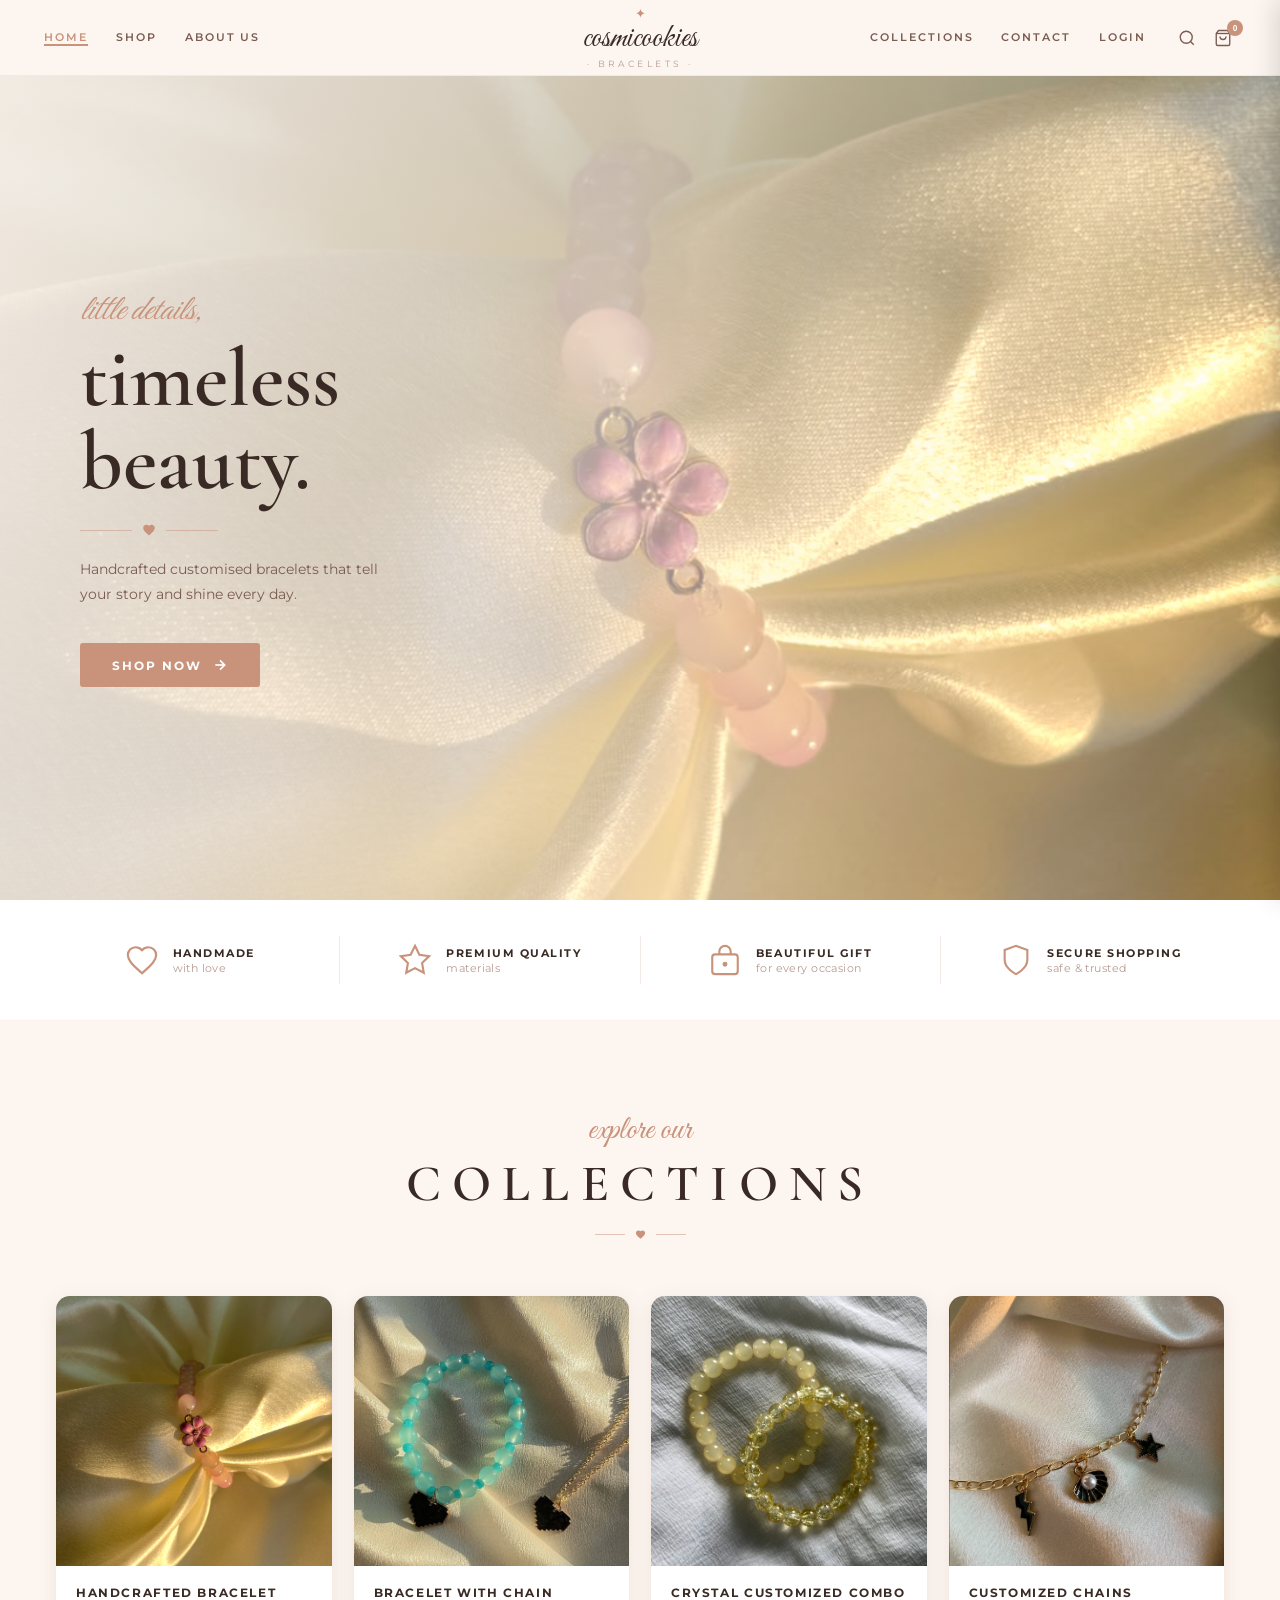
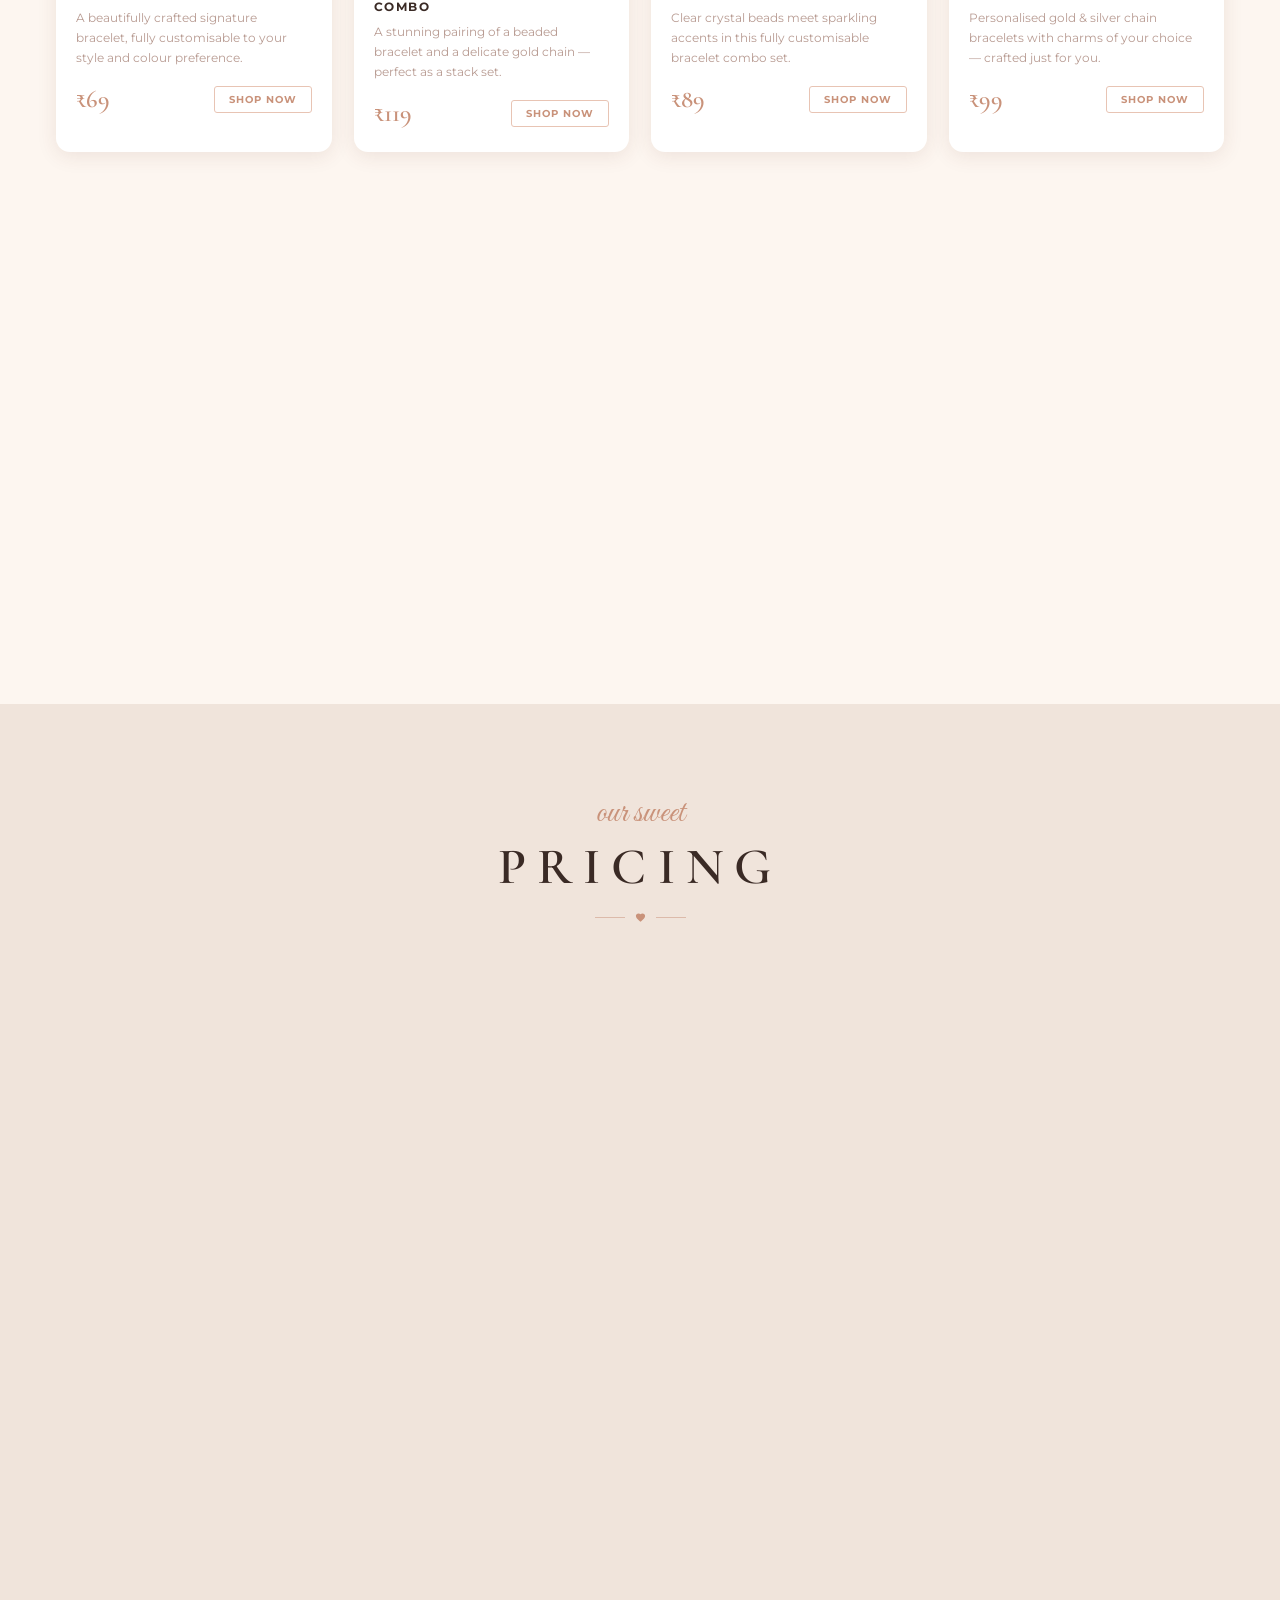
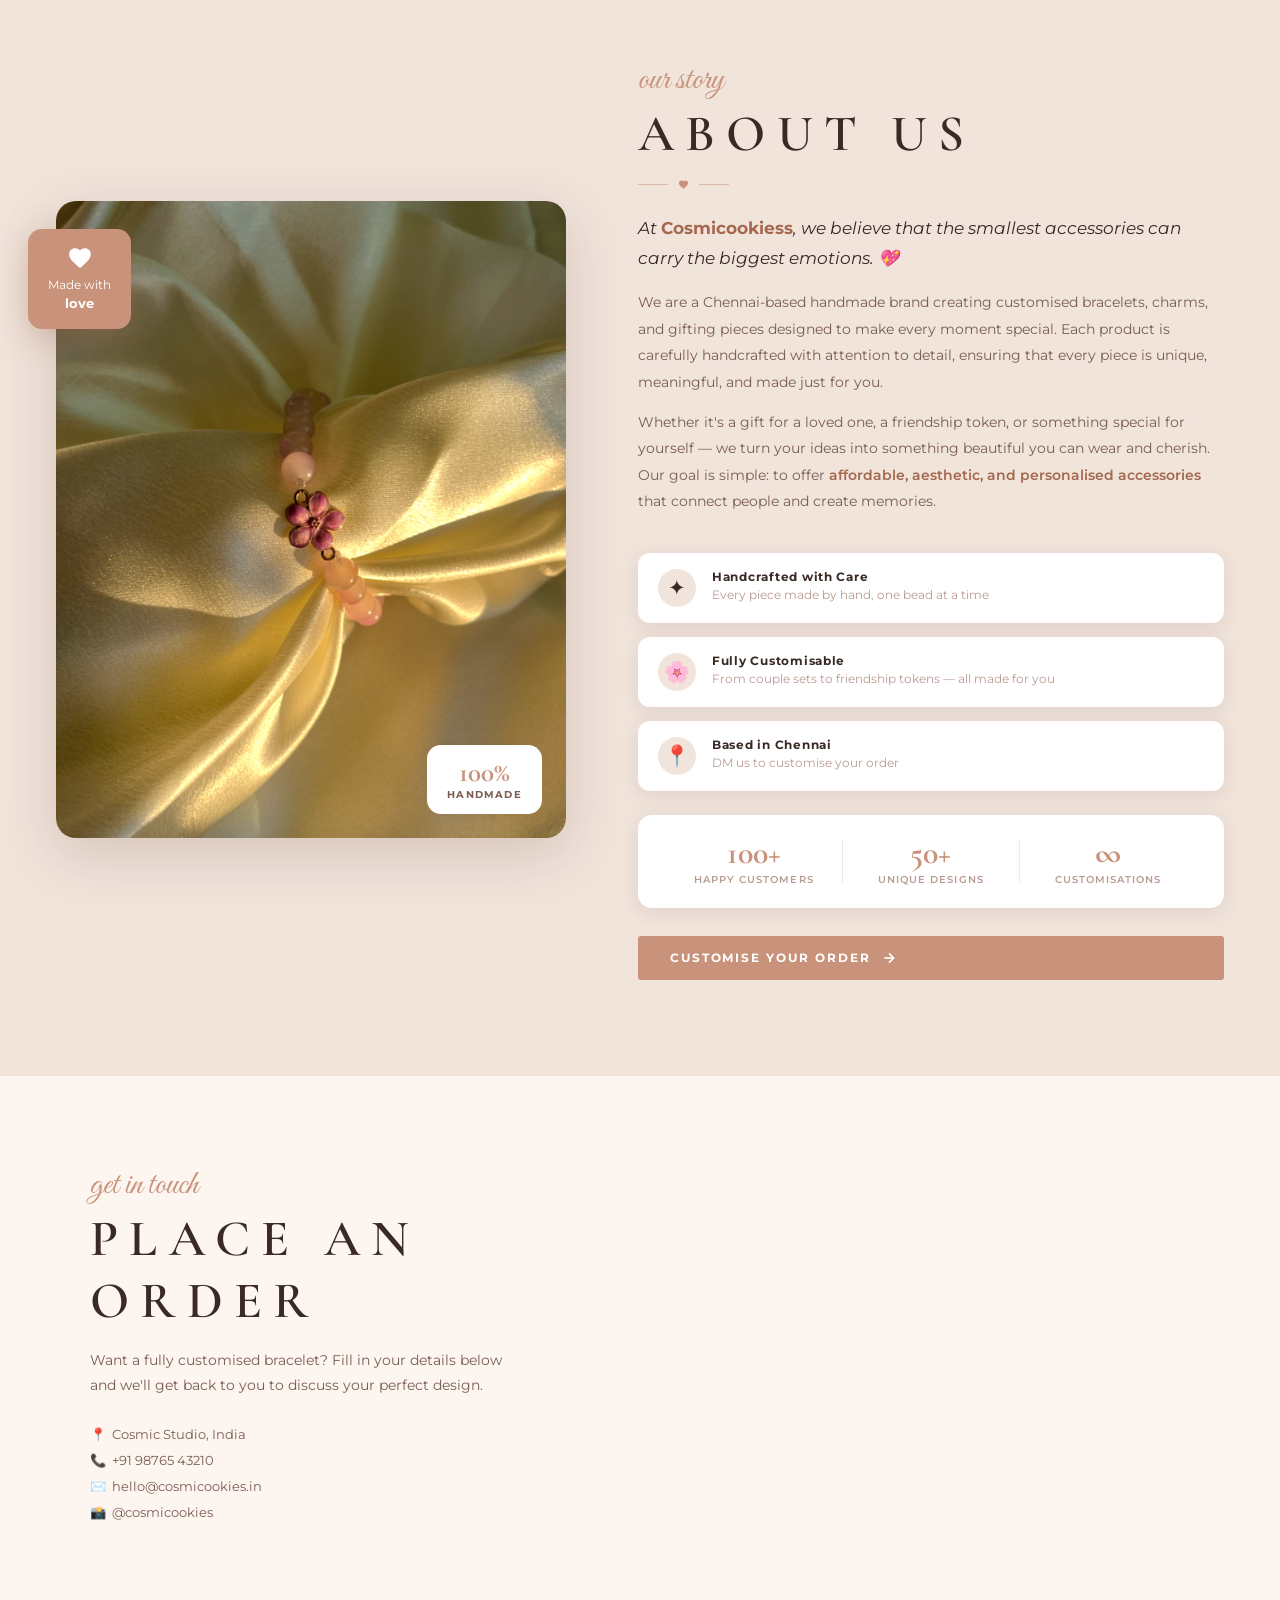
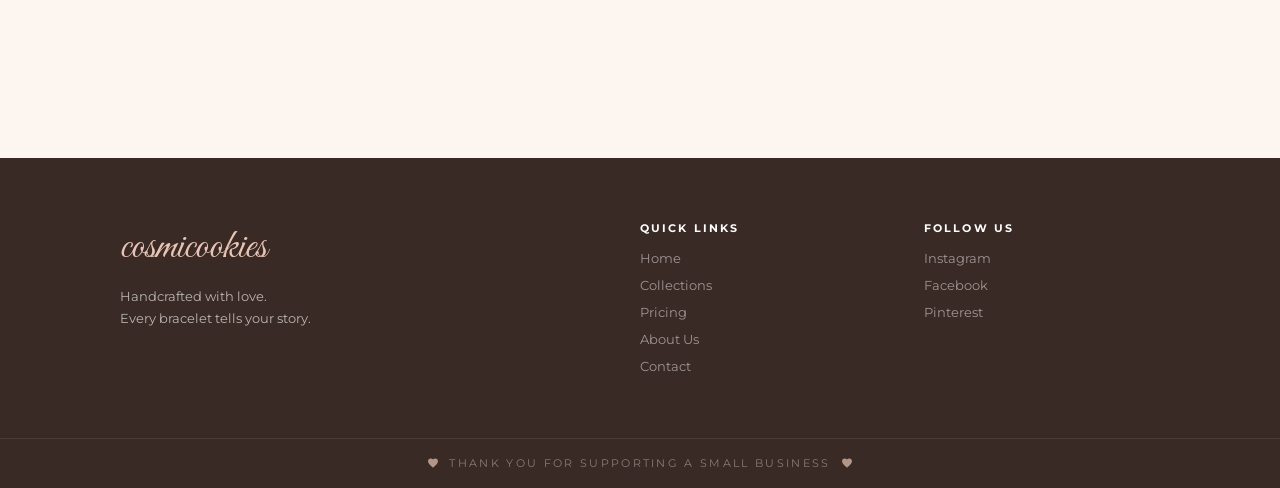
==== commit acfd88f8: "Added Flask backend, login, registration, and secure email verification" ====
--- a/index.html
+++ b/index.html
@@ -40,6 +40,7 @@
       <nav class="nav-links right-links">
         <a href="shop.html" class="nav-link">COLLECTIONS</a>
         <a href="#contact" class="nav-link">CONTACT</a>
+        <a href="/login" class="nav-link">LOGIN</a>
       </nav>
       <div class="nav-icons">
         <button class="icon-btn" aria-label="Search" id="search-btn">
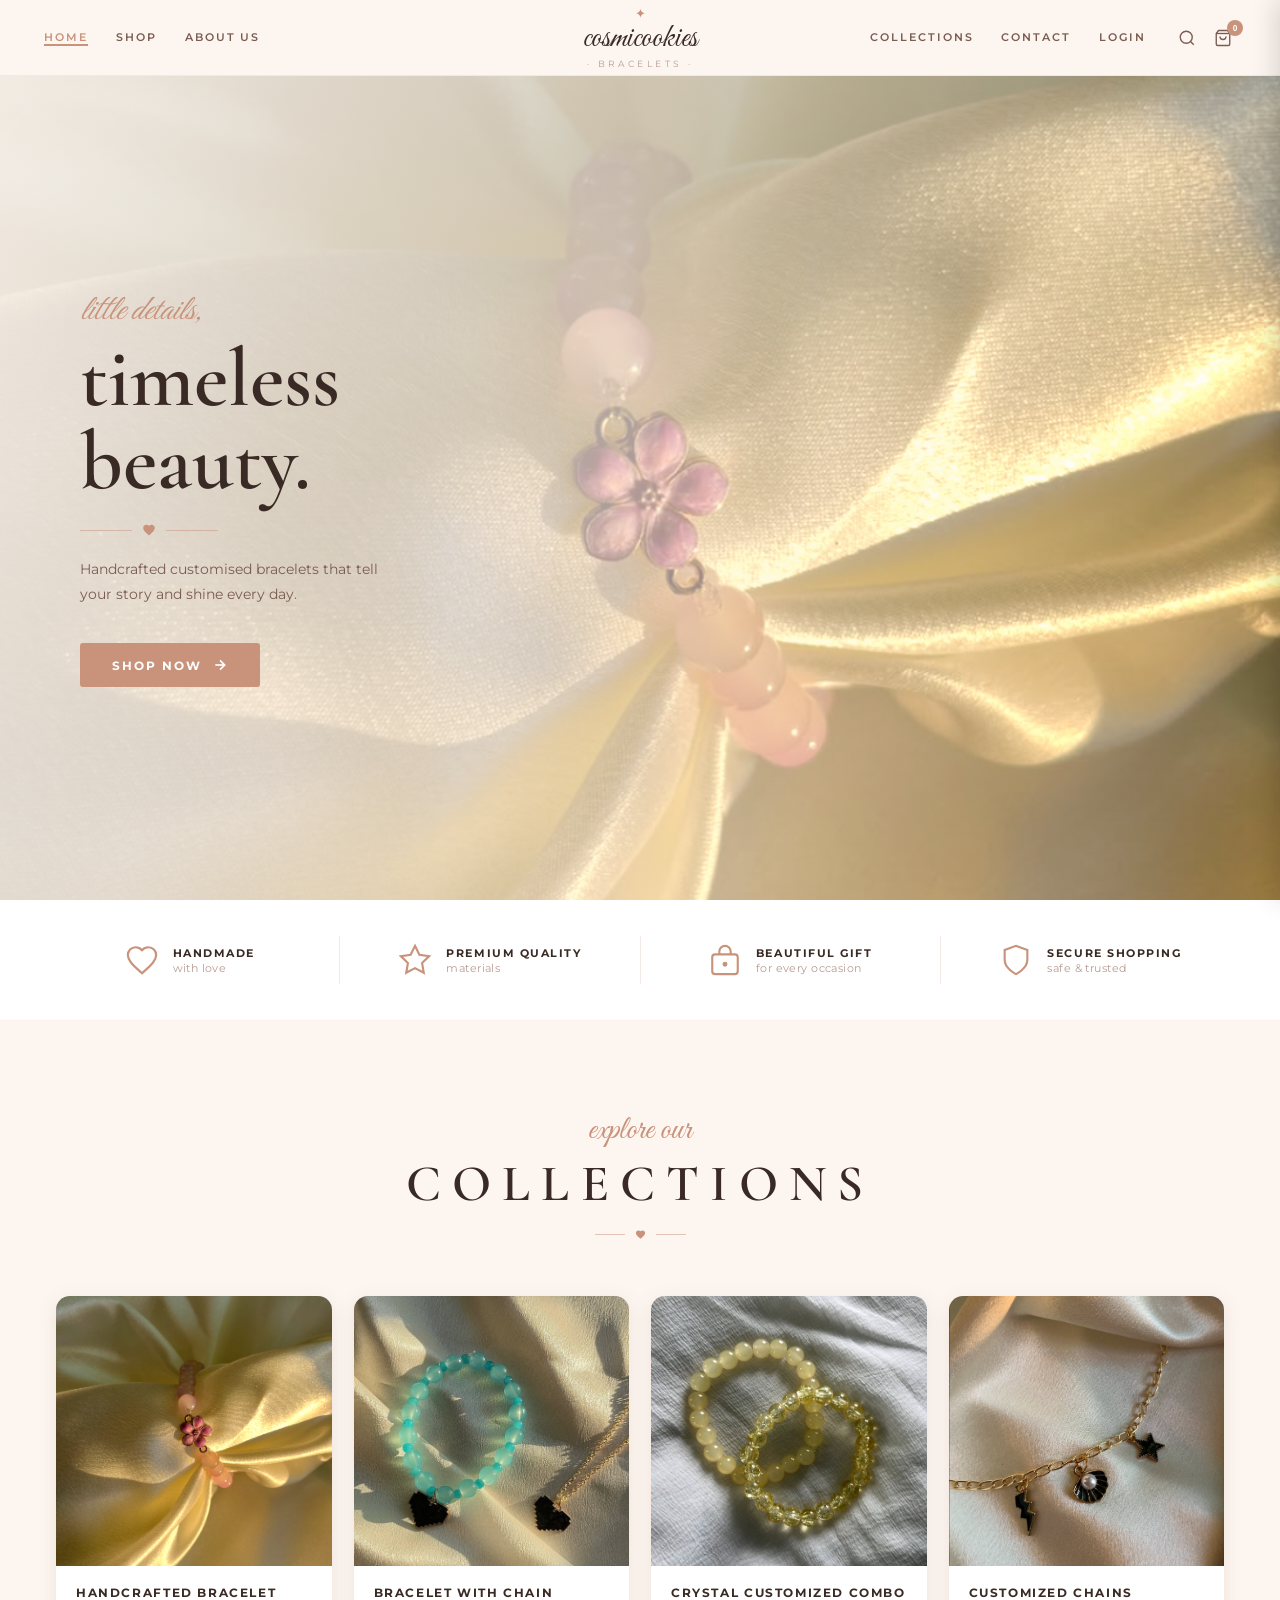
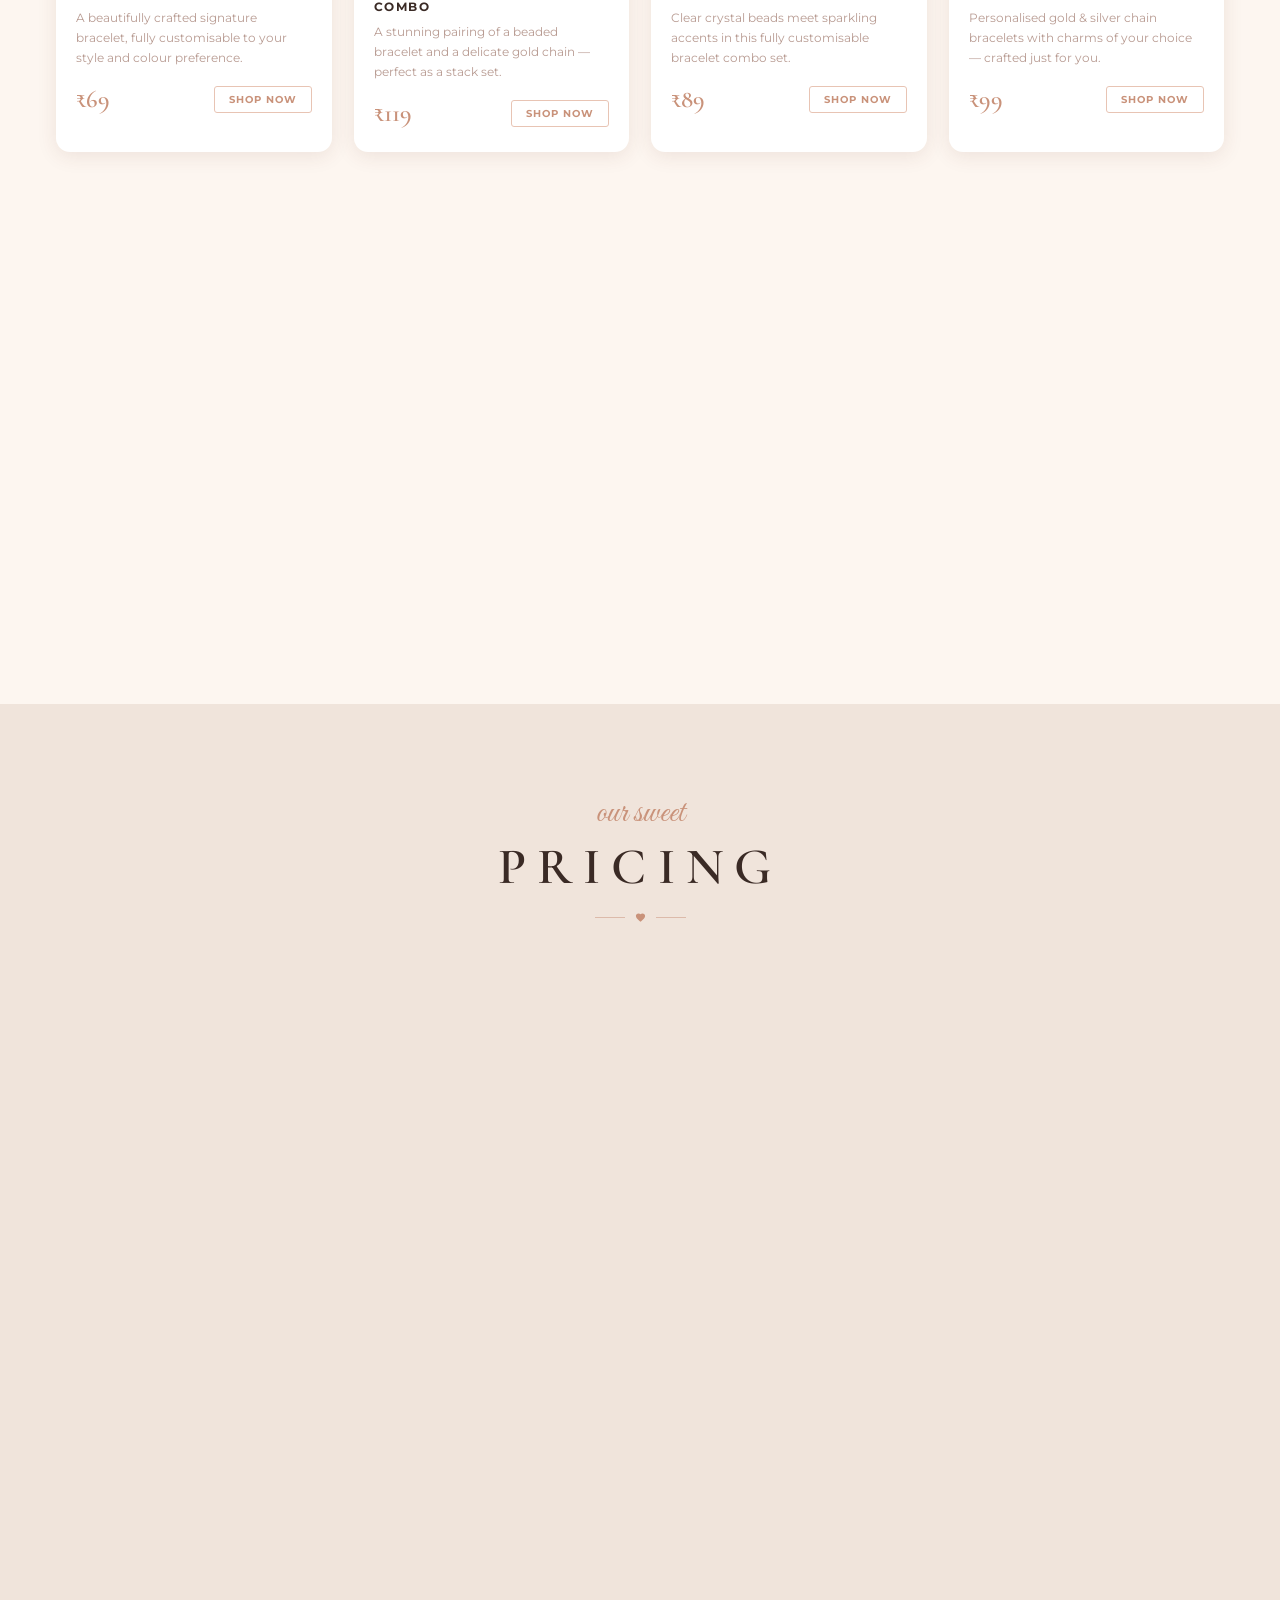
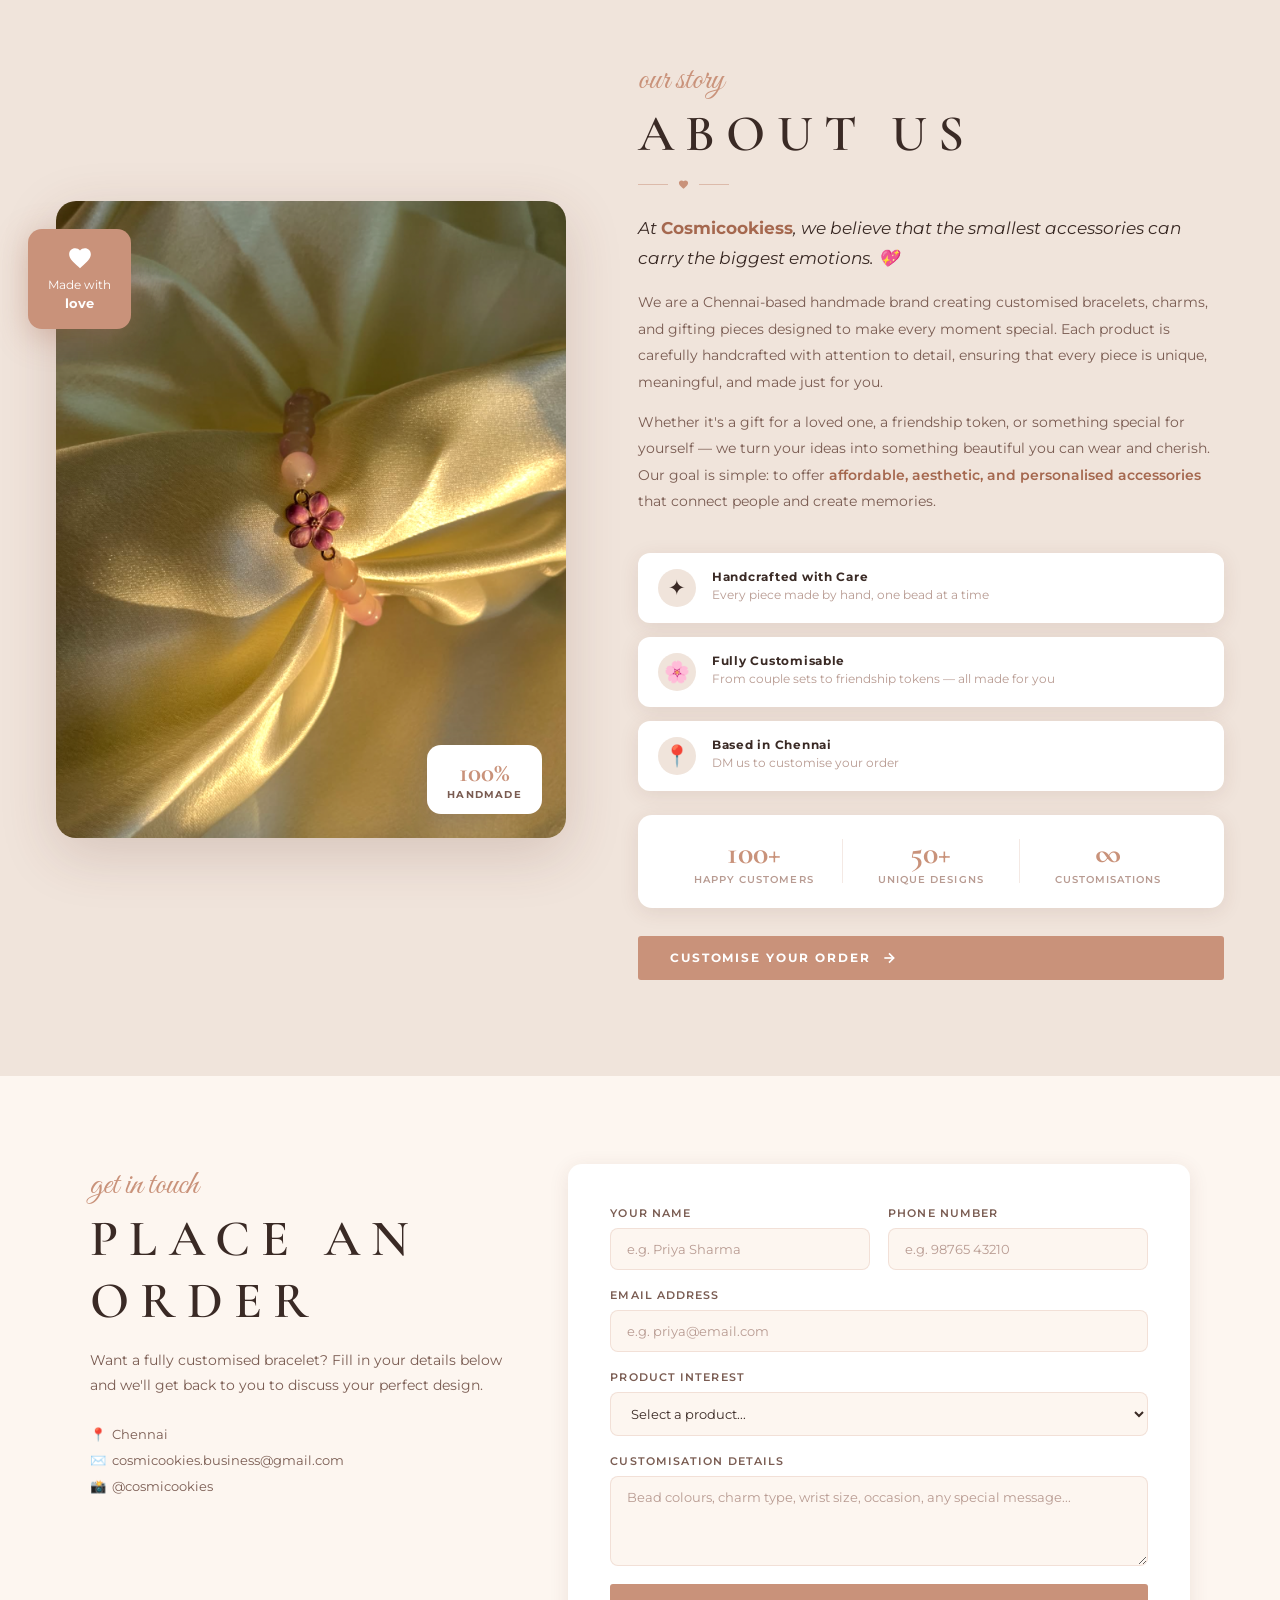
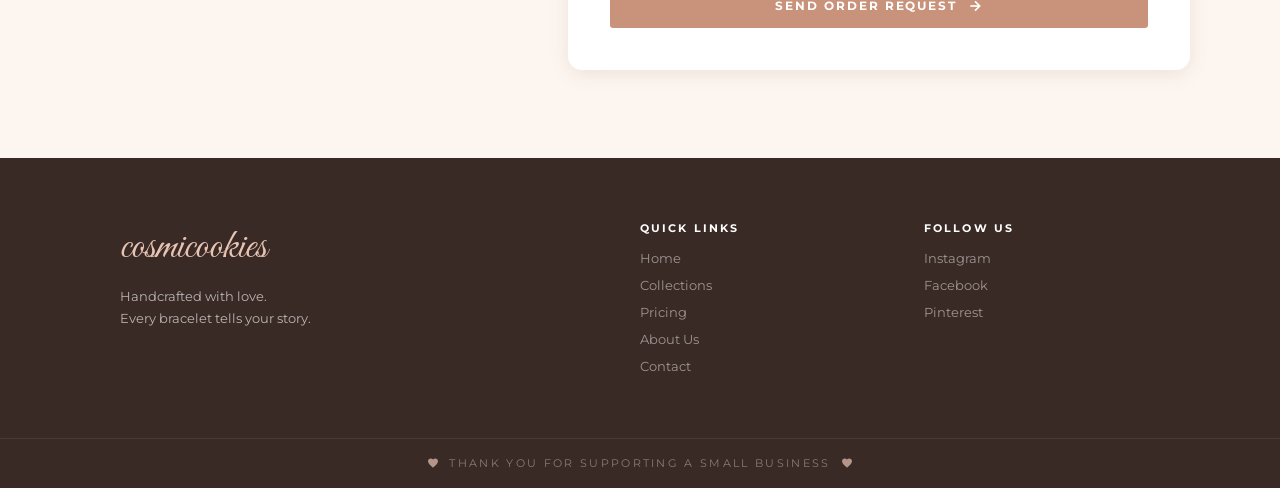
==== commit 2c6acc3c: "Update contact details to Chennai and new email" ====
--- a/index.html
+++ b/index.html
@@ -454,9 +454,8 @@
         <p class="contact-desc">Want a fully customised bracelet? Fill in your details below and we'll get back to you
           to discuss your perfect design.</p>
         <div class="contact-info">
-          <p>📍 &nbsp;Cosmic Studio, India</p>
-          <p>📞 &nbsp;+91 98765 43210</p>
-          <p>✉️ &nbsp;hello@cosmicookies.in</p>
+          <p>📍 &nbsp;Chennai</p>
+          <p>✉️ &nbsp;cosmicookies.business@gmail.com</p>
           <p>📸 &nbsp;@cosmicookies</p>
         </div>
       </div>
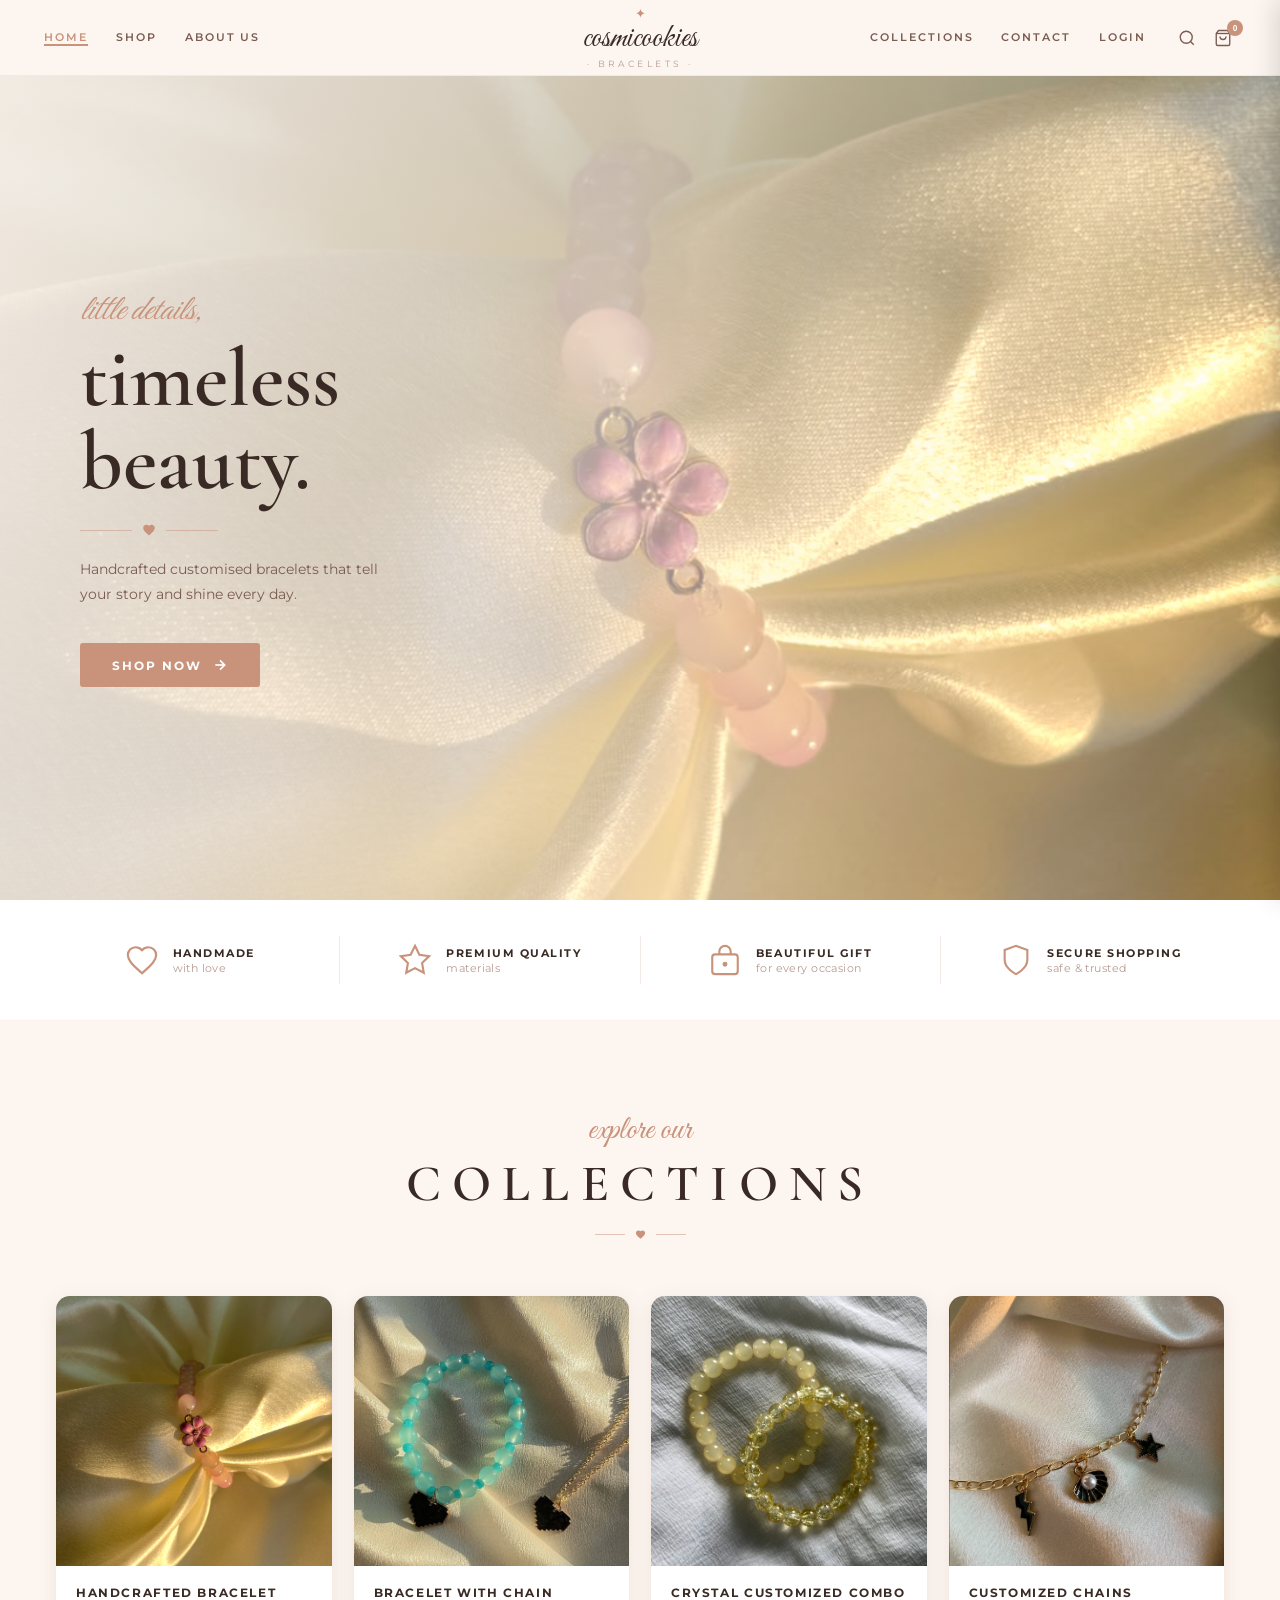
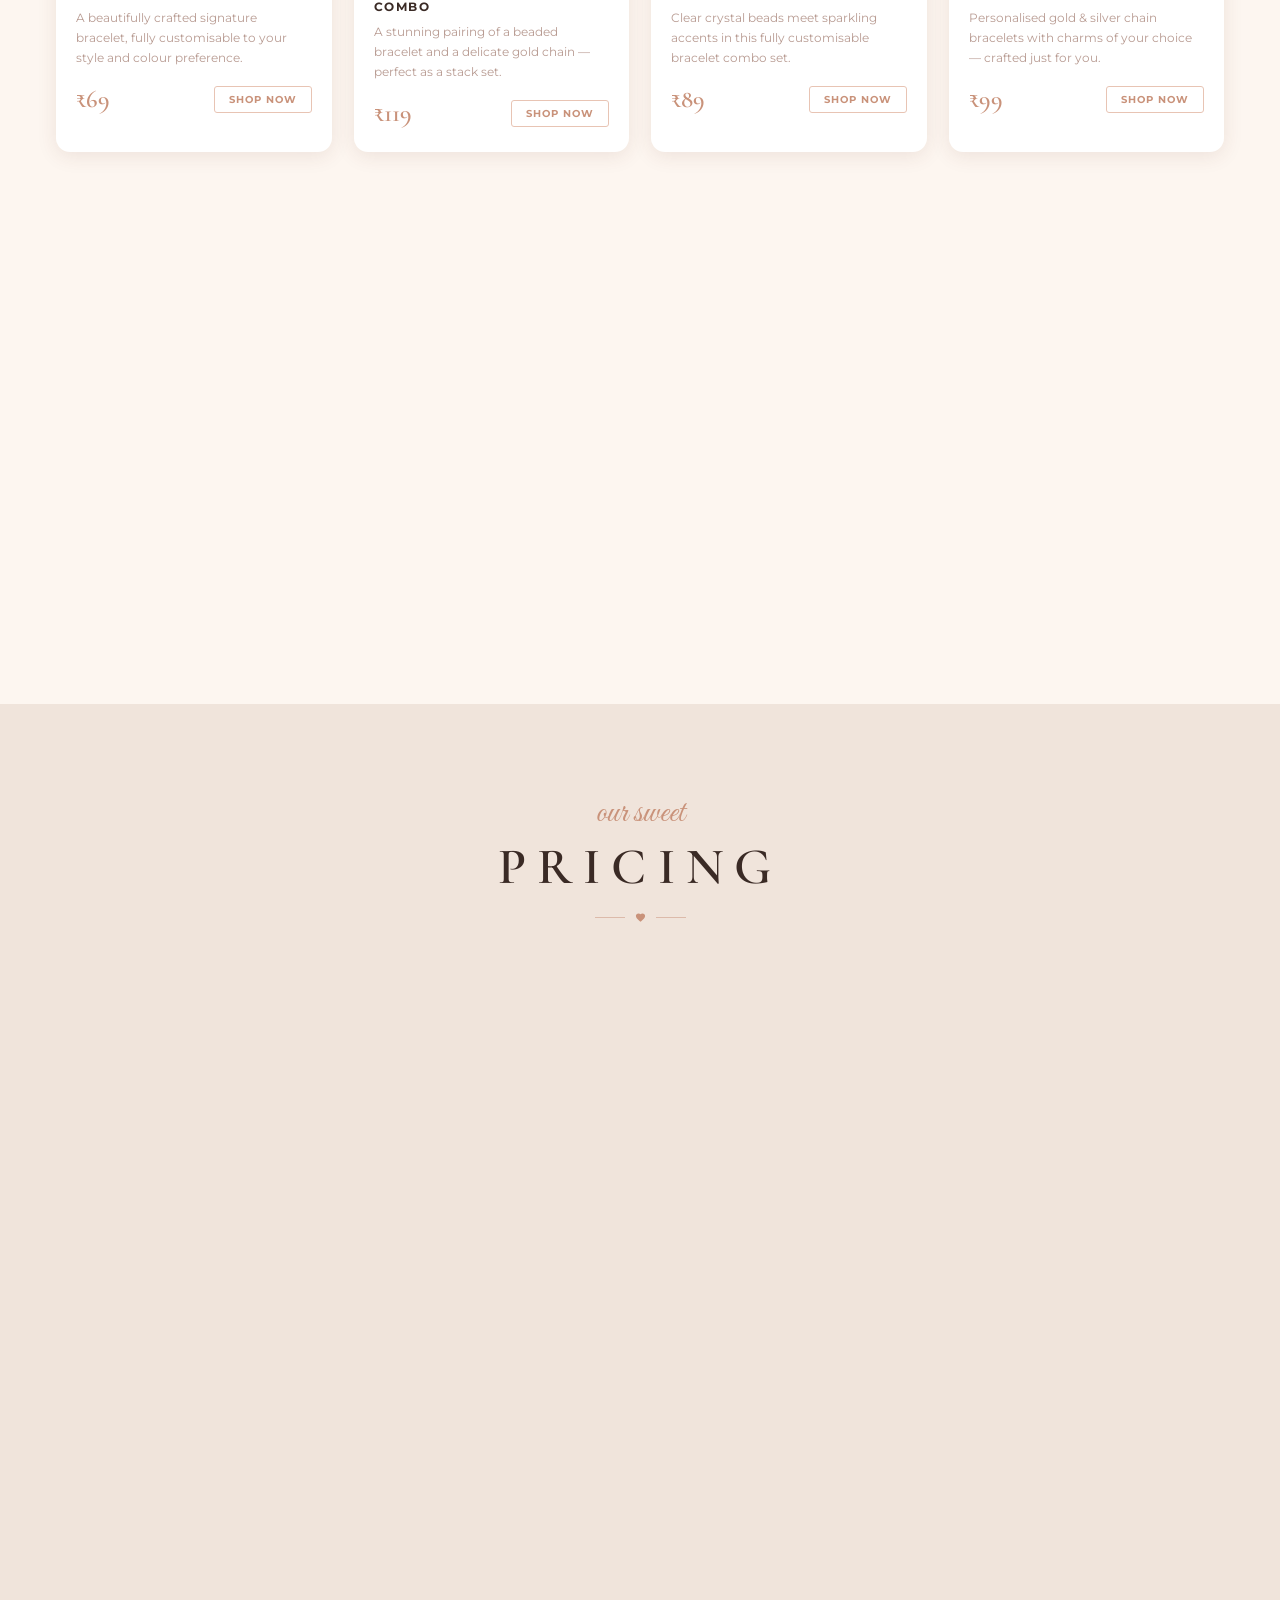
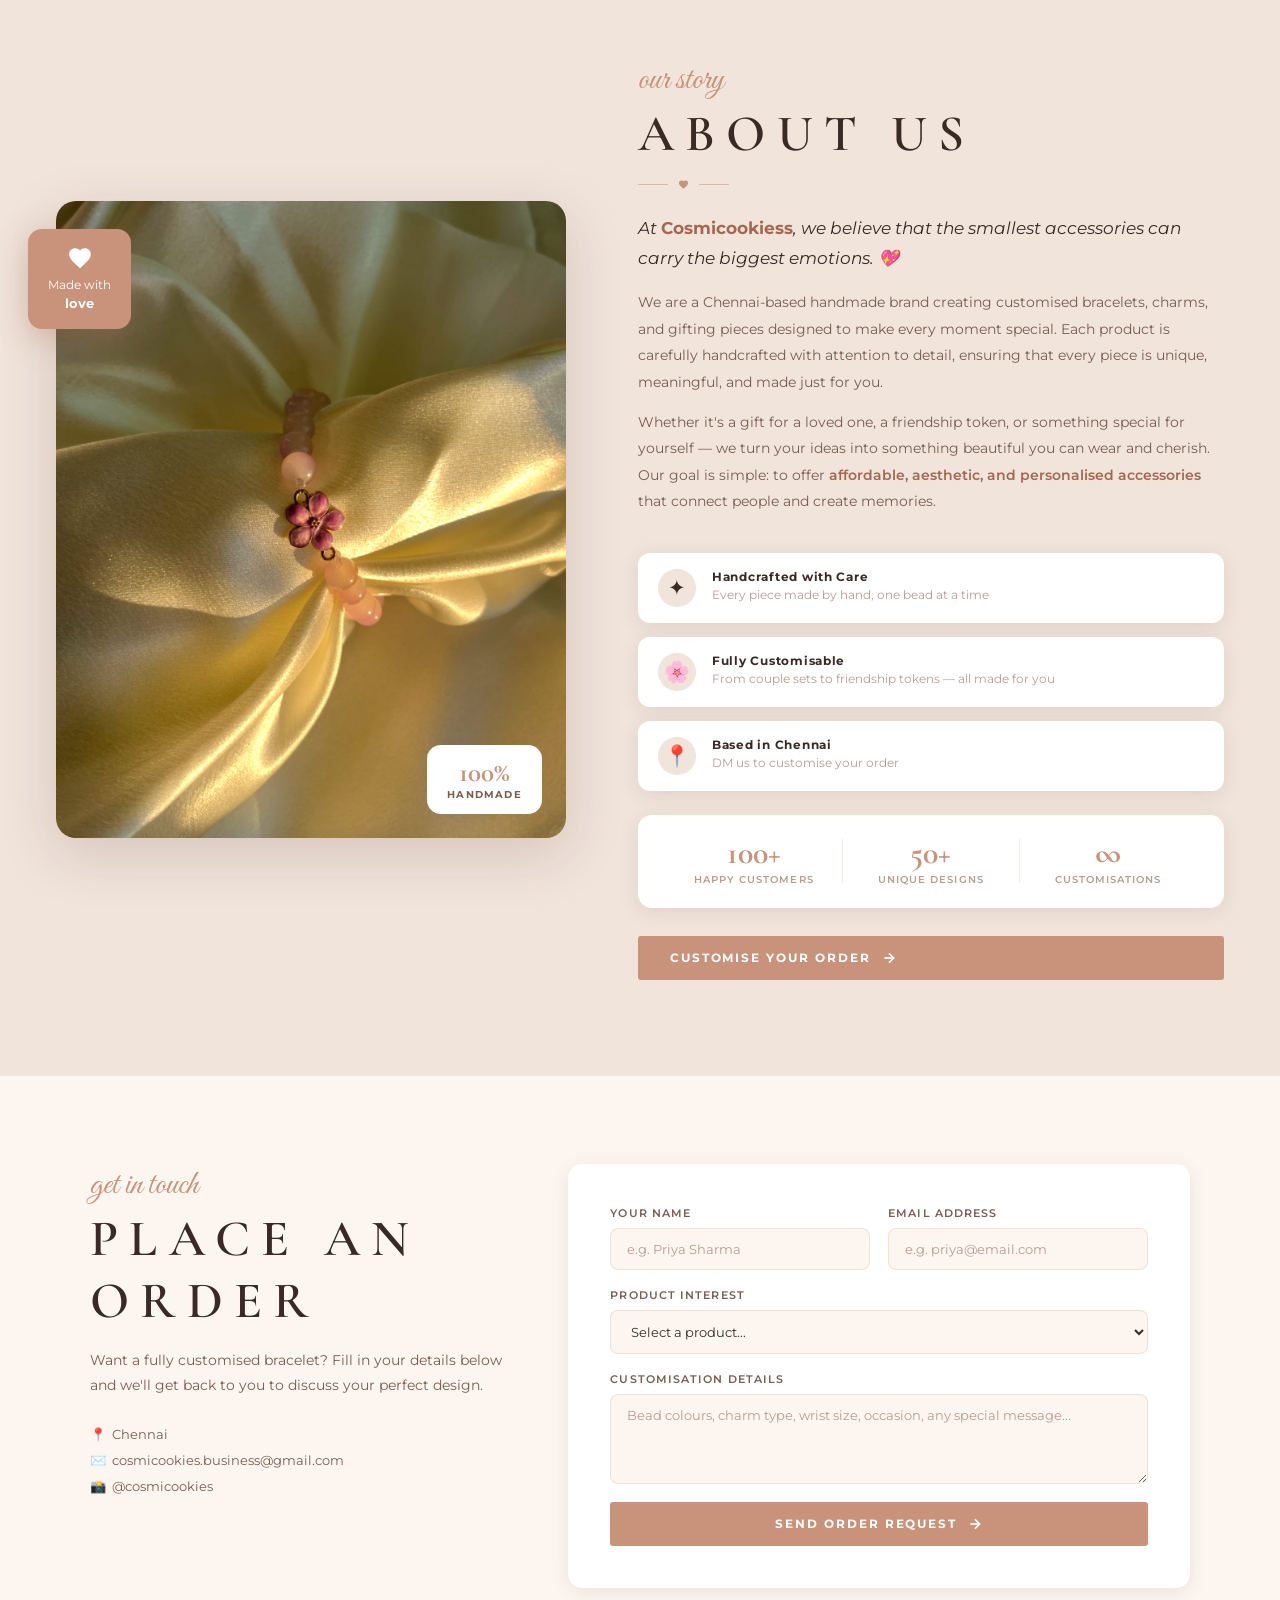
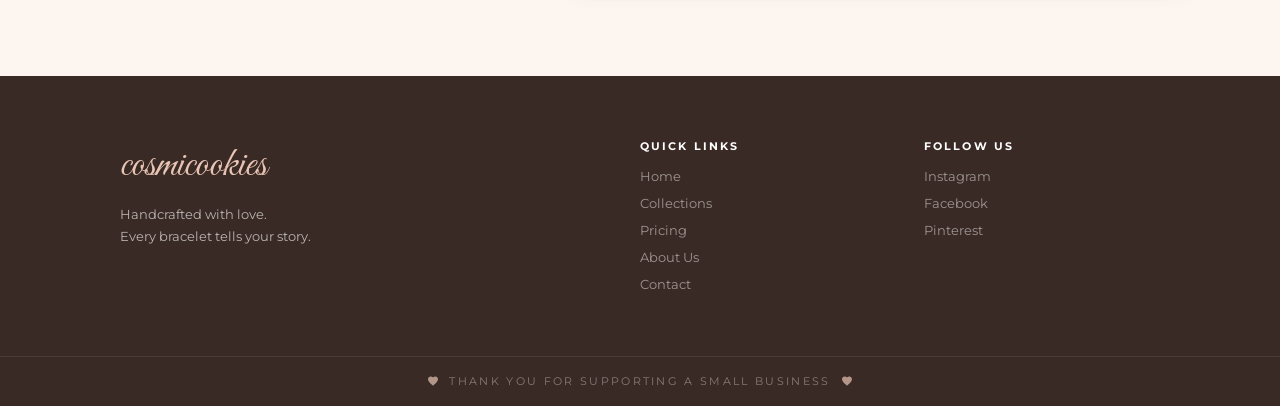
==== commit fbf3effa: "Removed phone number field from contact form" ====
--- a/index.html
+++ b/index.html
@@ -467,13 +467,9 @@
             <input type="text" id="name" name="name" placeholder="e.g. Priya Sharma" required />
           </div>
           <div class="form-group">
-            <label for="phone">Phone Number</label>
-            <input type="tel" id="phone" name="phone" placeholder="e.g. 98765 43210" required />
-          </div>
-        </div>
-        <div class="form-group">
-          <label for="email">Email Address</label>
-          <input type="email" id="email" name="email" placeholder="e.g. priya@email.com" required />
+            <label for="email">Email Address</label>
+            <input type="email" id="email" name="email" placeholder="e.g. priya@email.com" required />
+          </div>
         </div>
         <div class="form-group">
           <label for="product">Product Interest</label>
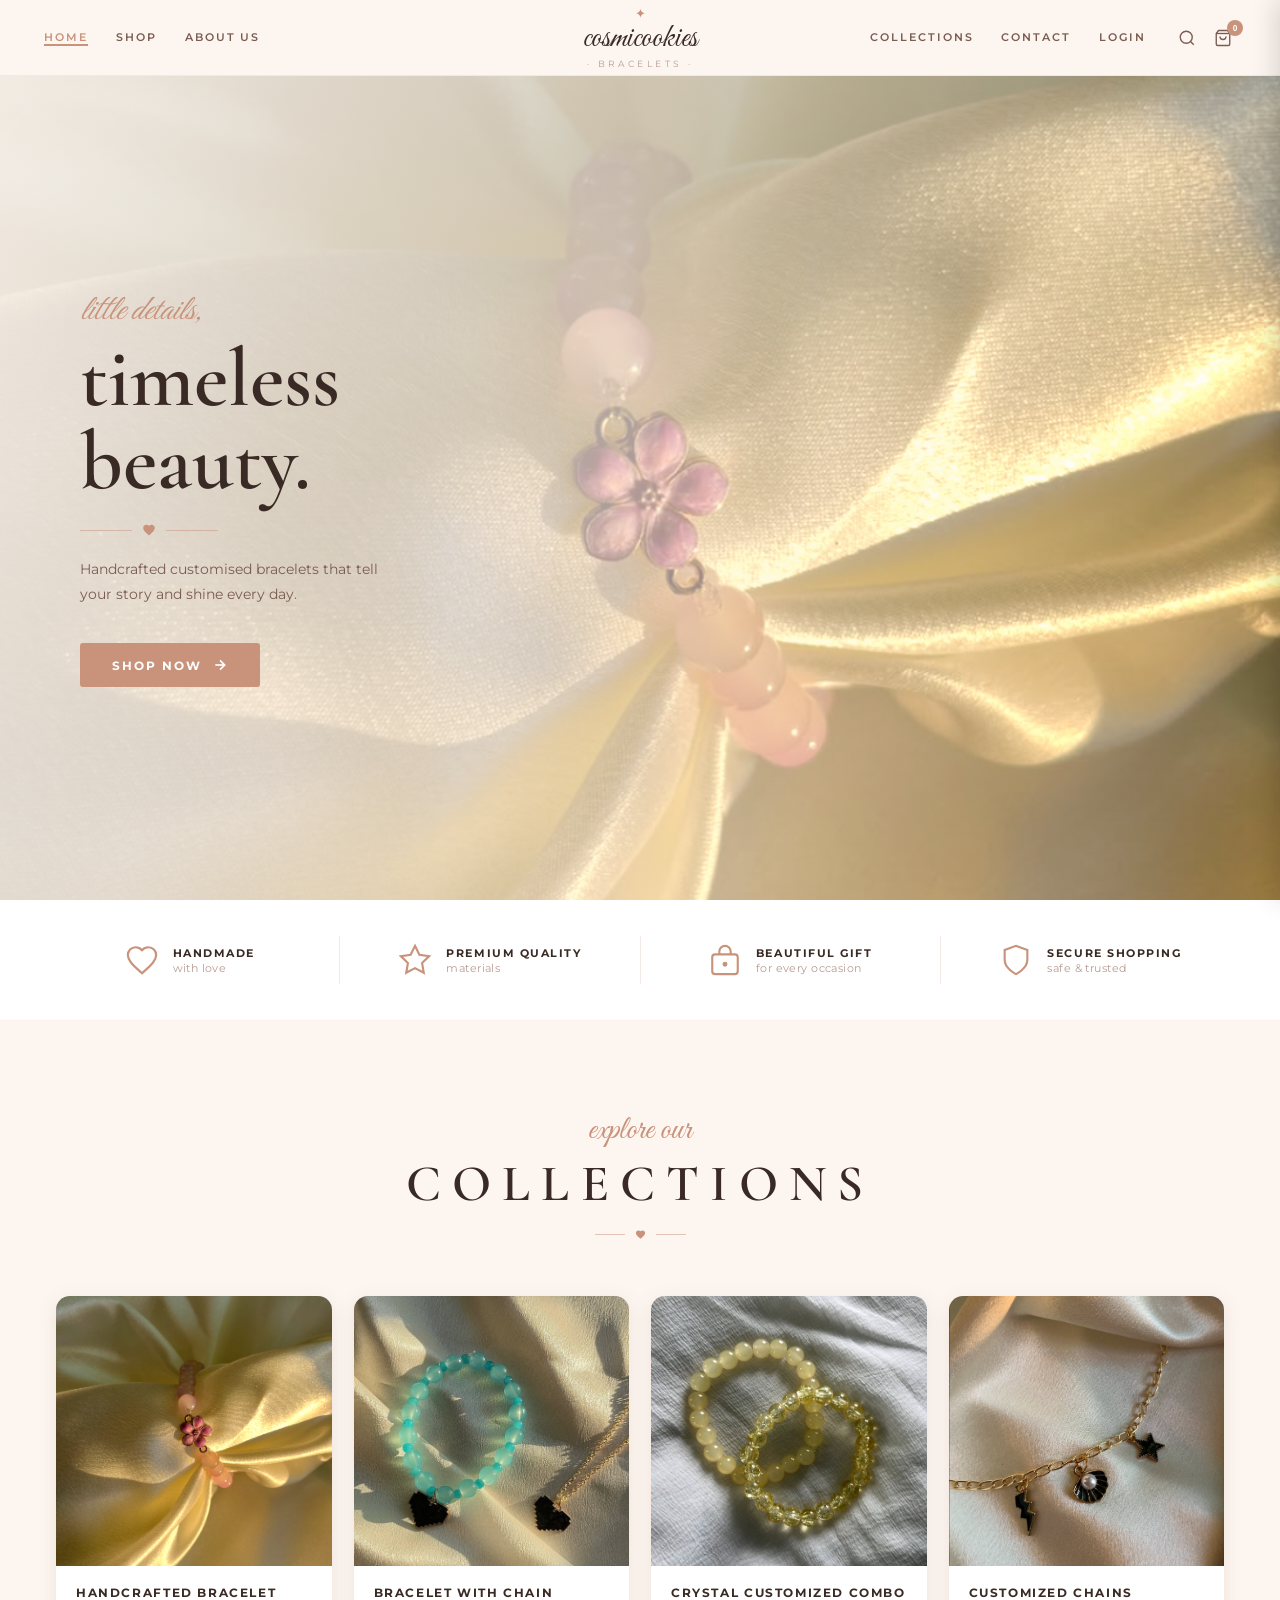
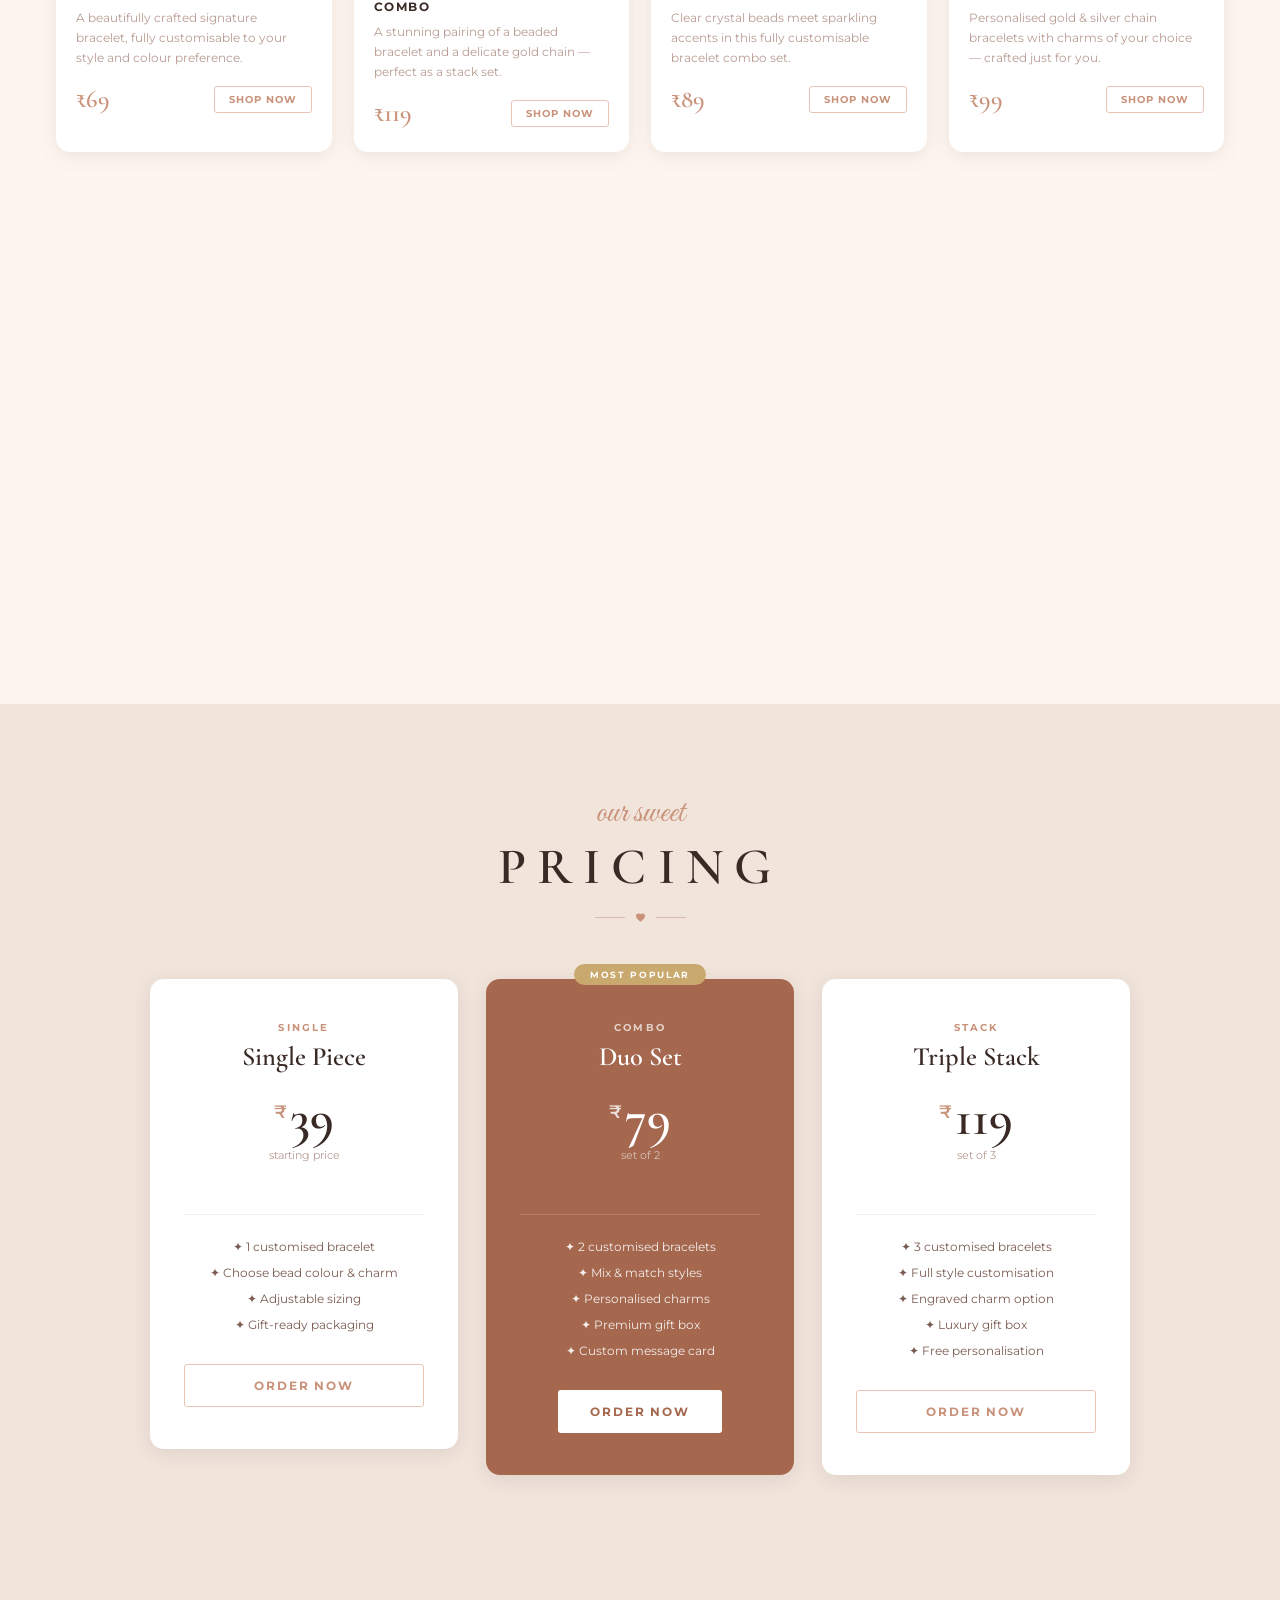
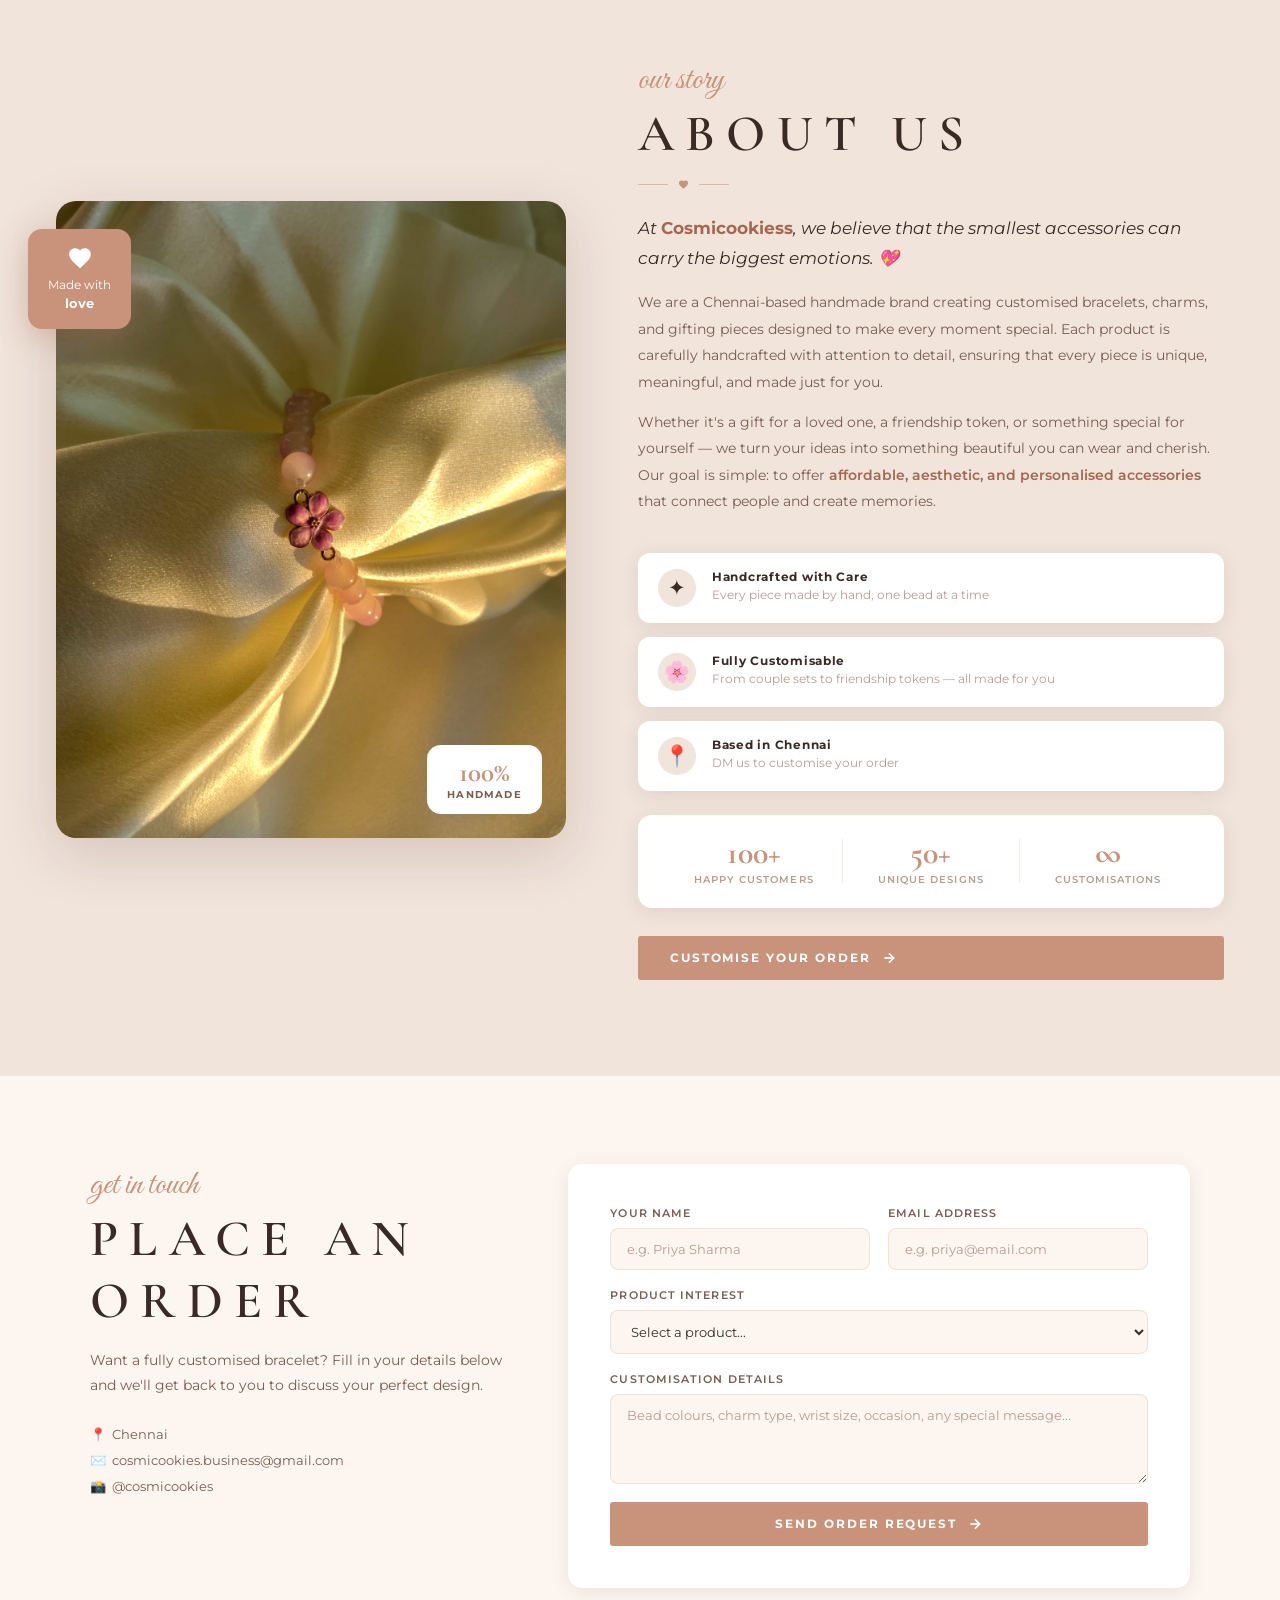
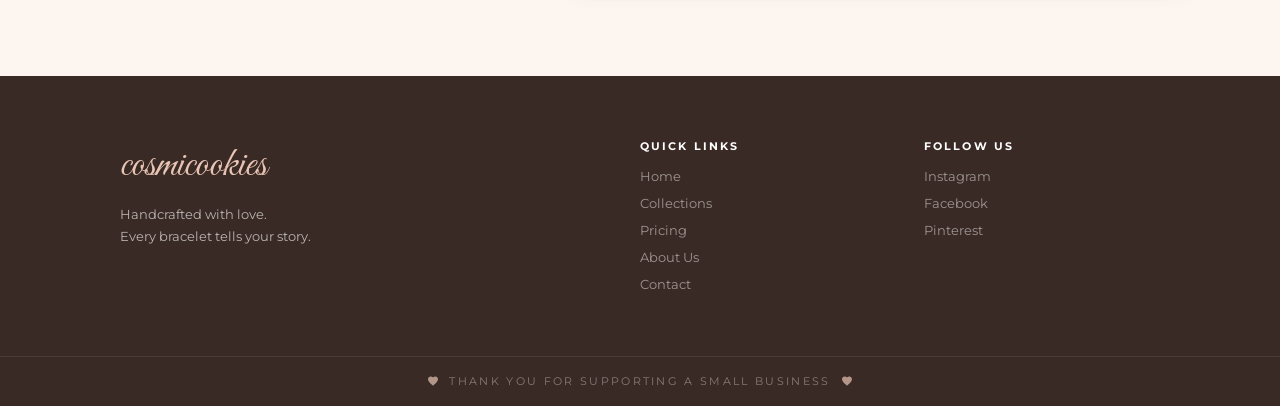
==== commit 14cbd1ae: "Add LOGIN link to mobile navigation" ====
--- a/index.html
+++ b/index.html
@@ -71,6 +71,7 @@
       <a href="shop.html" class="mobile-nav-link">COLLECTIONS</a>
       <a href="#about" class="mobile-nav-link">ABOUT US</a>
       <a href="#contact" class="mobile-nav-link">CONTACT</a>
+      <a href="/login" class="mobile-nav-link">LOGIN</a>
     </nav>
   </div>
 
--- a/style.css
+++ b/style.css
@@ -1056,3 +1056,57 @@
 }
 .cart-total-label { font-size: 0.9rem; font-weight: 600; color: var(--text-dark); }
 .cart-total-value { font-family: 'Cormorant Garamond', serif; font-size: 1.8rem; font-weight: 700; color: var(--rose); }
+
+/* ---------- Profile Avatar ---------- */
+.nav-profile {
+  position: relative;
+  display: inline-block;
+  cursor: pointer;
+  margin-left: 10px;
+}
+.profile-pic {
+  width: 34px;
+  height: 34px;
+  border-radius: 50%;
+  vertical-align: middle;
+  border: 1px solid rgba(255,255,255,0.2);
+}
+.profile-dropdown {
+  display: none;
+  position: absolute;
+  top: 120%;
+  right: 0;
+  background: rgba(18,18,18,0.85);
+  backdrop-filter: blur(16px);
+  -webkit-backdrop-filter: blur(16px);
+  border: 1px solid rgba(255, 255, 255, 0.1);
+  border-radius: 10px;
+  padding: 10px 15px;
+  min-width: 180px;
+  z-index: 1000;
+  box-shadow: 0 10px 30px rgba(0,0,0,0.5);
+  text-align: left;
+}
+.nav-profile:hover .profile-dropdown {
+  display: flex;
+  flex-direction: column;
+  gap: 10px;
+}
+.profile-email {
+  font-size: 0.8rem;
+  color: #fff;
+  opacity: 0.7;
+  word-break: break-all;
+  border-bottom: 1px solid rgba(255,255,255,0.1);
+  padding-bottom: 8px;
+}
+.logout-btn {
+  color: #ff5e5e;
+  text-decoration: none;
+  font-size: 0.85rem;
+  font-weight: 500;
+  transition: opacity 0.3s;
+}
+.logout-btn:hover {
+  opacity: 0.7;
+}
